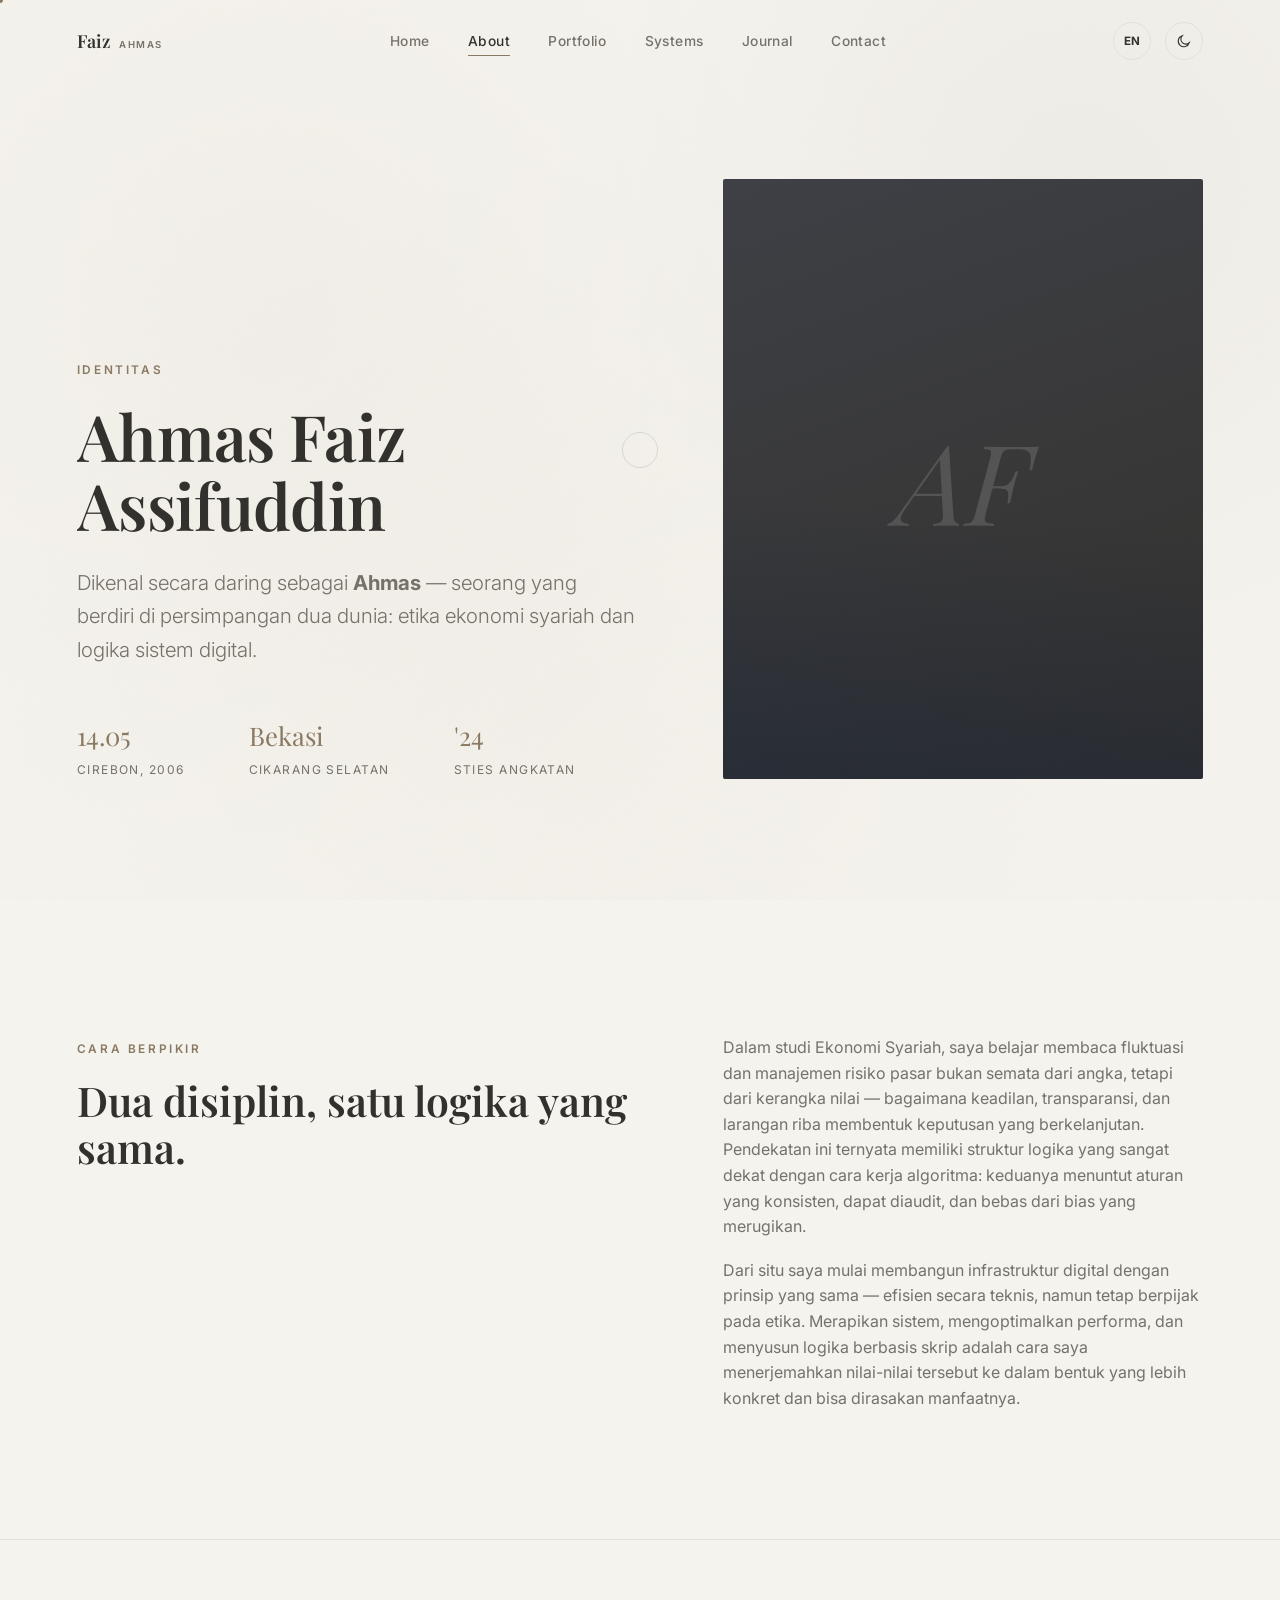
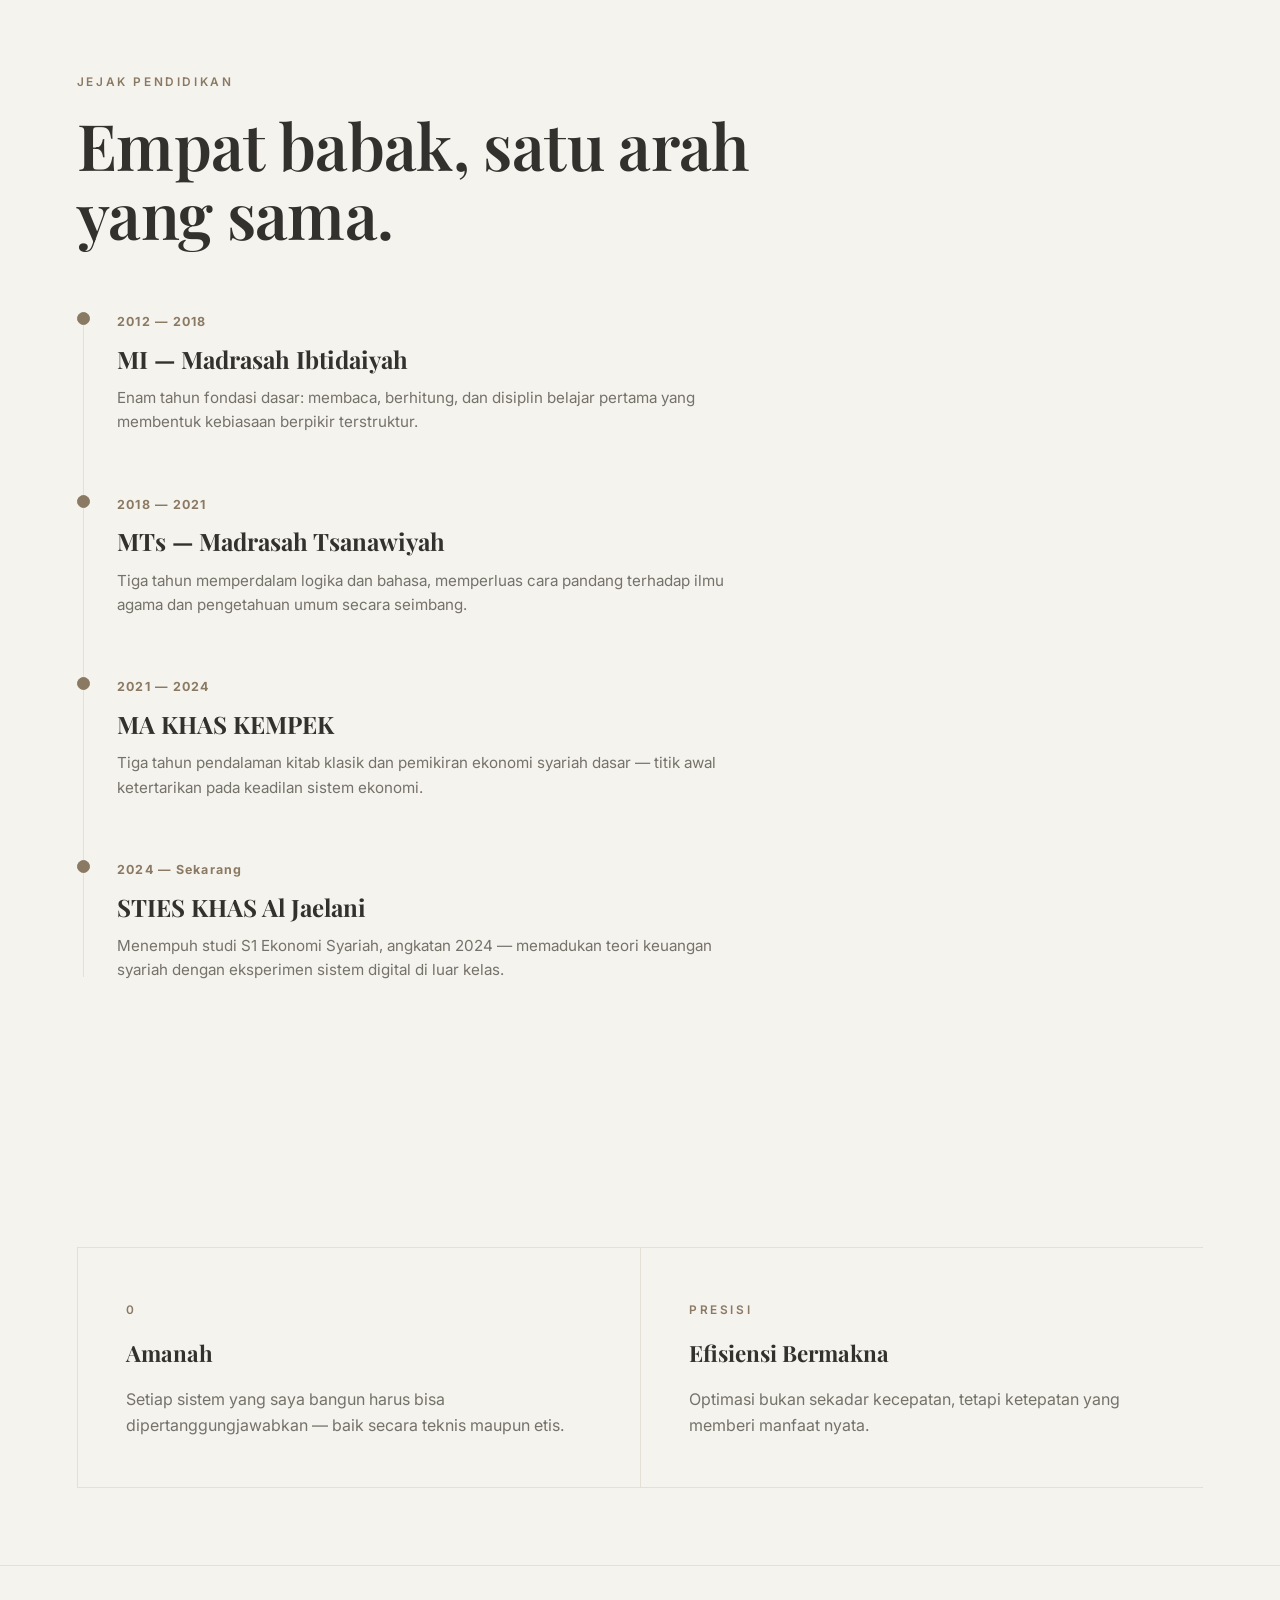
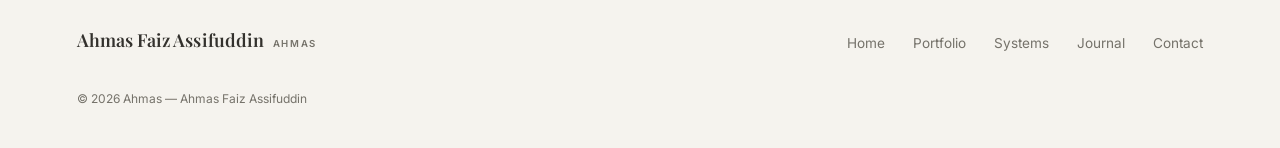
==== about.html @ 1222b2e8 "Add files via upload" ====
<!DOCTYPE html>
<html lang="id">
<head>
<meta charset="UTF-8">
<meta name="viewport" content="width=device-width, initial-scale=1.0">
<title>Faiz — Tentang Saya</title>
<meta name="description" content="Ahmas Faiz Assifuddin — Mahasiswa Ekonomi Syariah, STIES KHAS Al Jaelani.">
<link rel="preconnect" href="https://fonts.googleapis.com">
<link rel="preconnect" href="https://fonts.gstatic.com" crossorigin>
<link rel="preload" as="style" href="https://fonts.googleapis.com/css2?family=Playfair+Display:ital,wght@0,400;0,500;0,600;0,700;0,900;1,500&family=Inter:wght@300;400;500;600;700&display=swap" onload="this.onload=null;this.rel='stylesheet'">
<noscript><link rel="stylesheet" href="https://fonts.googleapis.com/css2?family=Playfair+Display:ital,wght@0,400;0,500;0,600;0,700;0,900;1,500&family=Inter:wght@300;400;500;600;700&display=swap"></noscript>
<link rel="canonical" href="https://maddazxd.my.id/about.html">
<meta property="og:type" content="website">
<meta property="og:title" content="Faiz — Tentang Saya">
<meta property="og:description" content="Ahmas Faiz Assifuddin — Mahasiswa Ekonomi Syariah, STIES KHAS Al Jaelani.">
<meta property="og:url" content="https://maddazxd.my.id/about.html">
<meta property="og:image" content="https://maddazxd.my.id/og-image.jpg">
<meta property="og:image:width" content="1200">
<meta property="og:image:height" content="630">
<meta property="og:locale" content="id_ID">
<meta name="twitter:card" content="summary_large_image">
<meta name="twitter:title" content="Faiz — Tentang Saya">
<meta name="twitter:description" content="Ahmas Faiz Assifuddin — Mahasiswa Ekonomi Syariah, STIES KHAS Al Jaelani.">
<meta name="twitter:image" content="https://maddazxd.my.id/og-image.jpg">
<link rel="icon" href="favicon.ico" sizes="any">
<link rel="icon" type="image/png" sizes="16x16" href="favicon-16.png">
<link rel="icon" type="image/png" sizes="32x32" href="favicon-32.png">
<link rel="apple-touch-icon" sizes="180x180" href="apple-touch-icon.png">
<link rel="stylesheet" href="style.css">
</head>
<body>

<div class="grain"></div>
<canvas id="bg-canvas"></canvas>

<nav class="site-nav">
  <a href="index.html" class="nav-brand">Faiz<span class="nav-brand-sub">Ahmas</span></a>
  <div class="nav-links">
    <a href="index.html">Home</a>
    <a href="about.html" class="is-active">About</a>
    <a href="portfolio.html">Portfolio</a>
    <a href="projects.html">Systems</a>
    <a href="gallery.html">Journal</a>
    <a href="contact.html">Contact</a>
  </div>
  <div class="nav-tools">
    <button type="button" class="icon-btn lang-toggle" aria-label="Switch language"><span class="lang-btn">EN</span></button>
    <button type="button" class="icon-btn theme-toggle" aria-label="Toggle theme">
      <svg class="icon-moon" viewBox="0 0 24 24" stroke-width="1.6"><path d="M20 14.5A8.5 8.5 0 1 1 9.5 4a7 7 0 0 0 10.5 10.5Z"/></svg>
      <svg class="icon-sun" viewBox="0 0 24 24" stroke-width="1.6" style="display:none"><circle cx="12" cy="12" r="4"/><path d="M12 2v2M12 20v2M4.9 4.9l1.4 1.4M17.7 17.7l1.4 1.4M2 12h2M20 12h2M4.9 19.1l1.4-1.4M17.7 6.3l1.4-1.4"/></svg>
    </button>
    <button type="button" class="nav-burger icon-btn" aria-label="Open menu">
      <svg viewBox="0 0 24 24" stroke-width="1.6"><path d="M3 6h18M3 12h18M3 18h18"/></svg>
    </button>
  </div>
</nav>

<div class="mobile-nav">
  <a href="index.html">Home</a>
  <a href="about.html">About</a>
  <a href="portfolio.html">Portfolio</a>
  <a href="projects.html">Systems</a>
  <a href="gallery.html">Journal</a>
  <a href="contact.html">Contact</a>
</div>

<!-- ===================== HEADER ===================== -->
<header class="section wrap" style="padding-top: clamp(120px,14vw,180px);">
  <div class="about-hero">
    <div>
      <span class="t-eyebrow reveal">
        <span data-lang="id" class="is-active">Identitas</span><span data-lang="en">Identity</span>
      </span>
      <h1 class="t-h1 mask" style="margin-top:20px;"><span>Ahmas Faiz Assifuddin</span></h1>
      <p class="t-lead reveal" style="margin-top:26px; max-width:560px;">
        <span data-lang="id" class="is-active">Dikenal secara daring sebagai <strong>Ahmas</strong> — seorang yang berdiri di persimpangan dua dunia: etika ekonomi syariah dan logika sistem digital.</span>
        <span data-lang="en">Known online as <strong>Ahmas</strong> — someone standing at the intersection of two worlds: Sharia economic ethics and digital systems logic.</span>
      </p>
      <div class="hero-meta reveal" style="margin-top:48px;">
        <div><span class="n">14.05</span><span class="l">Cirebon, 2006</span></div>
        <div><span class="n">Bekasi</span><span class="l">Cikarang Selatan</span></div>
        <div><span class="n">'24</span><span class="l">STIES Angkatan</span></div>
      </div>
    </div>
    <div class="about-portrait reveal">
      <img src="https://i.imgur.com/n0fab0q.jpeg" alt="Ahmas Faiz Assifuddin" loading="lazy"
           onerror="this.style.display='none'; this.nextElementSibling.style.display='flex';">
      <span class="initials" style="display:none;">AF</span>
    </div>
  </div>
</header>

<!-- ===================== NARRATIVE ===================== -->
<section class="section wrap">
  <div class="about-hero" style="align-items:start;">
    <div>
      <span class="t-eyebrow reveal">
        <span data-lang="id" class="is-active">Cara Berpikir</span><span data-lang="en">A Way of Thinking</span>
      </span>
      <h2 class="t-h2 reveal" style="margin-top:16px;">
        <span data-lang="id" class="is-active">Dua disiplin, satu logika yang sama.</span>
        <span data-lang="en">Two disciplines, one shared logic.</span>
      </h2>
    </div>
    <div class="reveal">
      <p class="t-body">
        <span data-lang="id" class="is-active">Dalam studi Ekonomi Syariah, saya belajar membaca fluktuasi dan manajemen risiko pasar bukan semata dari angka, tetapi dari kerangka nilai — bagaimana keadilan, transparansi, dan larangan riba membentuk keputusan yang berkelanjutan. Pendekatan ini ternyata memiliki struktur logika yang sangat dekat dengan cara kerja algoritma: keduanya menuntut aturan yang konsisten, dapat diaudit, dan bebas dari bias yang merugikan.</span>
        <span data-lang="en">In studying Sharia Economics, I learned to read market fluctuation and risk management not from numbers alone, but from a framework of values — how fairness, transparency, and the prohibition of usury shape sustainable decisions. That approach turns out to share a structure very close to how algorithms work: both demand consistent, auditable rules, free from harmful bias.</span>
      </p>
      <p class="t-body" style="margin-top:18px;">
        <span data-lang="id" class="is-active">Dari situ saya mulai membangun infrastruktur digital dengan prinsip yang sama — efisien secara teknis, namun tetap berpijak pada etika. Merapikan sistem, mengoptimalkan performa, dan menyusun logika berbasis skrip adalah cara saya menerjemahkan nilai-nilai tersebut ke dalam bentuk yang lebih konkret dan bisa dirasakan manfaatnya.</span>
        <span data-lang="en">From there I began building digital infrastructure on the same principle — technically efficient, yet grounded in ethics. Tidying systems, optimizing performance, and structuring script-based logic are how I translate those values into something concrete and useful.</span>
      </p>
    </div>
  </div>
</section>

<hr class="divider wrap" style="max-width:1360px; margin:0 auto;">

<!-- ===================== EDUCATION TIMELINE ===================== -->
<section class="section wrap">
  <span class="t-eyebrow reveal">
    <span data-lang="id" class="is-active">Jejak Pendidikan</span><span data-lang="en">Education Timeline</span>
  </span>
  <h2 class="t-h1 reveal" style="margin-top:16px; max-width:680px;">
    <span data-lang="id" class="is-active">Empat babak, satu arah yang sama.</span>
    <span data-lang="en">Four chapters, one direction.</span>
  </h2>

  <div class="timeline">
    <div class="tl-progress"></div>

    <div class="tl-item reveal">
      <span class="tl-dot"></span>
      <span class="tl-year">2012 — 2018</span>
      <h3 class="tl-title">MI — Madrasah Ibtidaiyah</h3>
      <p class="tl-desc">
        <span data-lang="id" class="is-active">Enam tahun fondasi dasar: membaca, berhitung, dan disiplin belajar pertama yang membentuk kebiasaan berpikir terstruktur.</span>
        <span data-lang="en">Six foundational years: reading, arithmetic, and the first learning discipline that shaped structured thinking.</span>
      </p>
    </div>

    <div class="tl-item reveal">
      <span class="tl-dot"></span>
      <span class="tl-year">2018 — 2021</span>
      <h3 class="tl-title">MTs — Madrasah Tsanawiyah</h3>
      <p class="tl-desc">
        <span data-lang="id" class="is-active">Tiga tahun memperdalam logika dan bahasa, memperluas cara pandang terhadap ilmu agama dan pengetahuan umum secara seimbang.</span>
        <span data-lang="en">Three years deepening logic and language, broadening the view of both religious and general knowledge in balance.</span>
      </p>
    </div>

    <div class="tl-item reveal">
      <span class="tl-dot"></span>
      <span class="tl-year">2021 — 2024</span>
      <h3 class="tl-title">MA KHAS KEMPEK</h3>
      <p class="tl-desc">
        <span data-lang="id" class="is-active">Tiga tahun pendalaman kitab klasik dan pemikiran ekonomi syariah dasar — titik awal ketertarikan pada keadilan sistem ekonomi.</span>
        <span data-lang="en">Three years of classical text study and foundational Sharia-economics thinking — the starting point of an interest in economic fairness.</span>
      </p>
    </div>

    <div class="tl-item reveal">
      <span class="tl-dot"></span>
      <span class="tl-year">2024 — <span data-lang="id" class="is-active">Sekarang</span><span data-lang="en">Present</span></span>
      <h3 class="tl-title">STIES KHAS Al Jaelani</h3>
      <p class="tl-desc">
        <span data-lang="id" class="is-active">Menempuh studi S1 Ekonomi Syariah, angkatan 2024 — memadukan teori keuangan syariah dengan eksperimen sistem digital di luar kelas.</span>
        <span data-lang="en">Pursuing a Bachelor's in Sharia Economics, class of 2024 — combining Islamic finance theory with digital systems experiments outside the classroom.</span>
      </p>
    </div>
  </div>
</section>

<!-- ===================== VALUES ===================== -->
<section class="section-tight wrap">
  <div class="duality-grid reveal">
    <div class="duality-col tilt">
      <div class="tilt-inner">
        <span class="t-eyebrow" data-count="3" data-suffix="">Nilai</span>
        <h3 style="margin-top:14px;">
          <span data-lang="id" class="is-active">Amanah</span><span data-lang="en">Trustworthiness</span>
        </h3>
        <p class="t-body">
          <span data-lang="id" class="is-active">Setiap sistem yang saya bangun harus bisa dipertanggungjawabkan — baik secara teknis maupun etis.</span>
          <span data-lang="en">Every system I build must be accountable — both technically and ethically.</span>
        </p>
      </div>
    </div>
    <div class="duality-col tilt">
      <div class="tilt-inner">
        <span class="t-eyebrow">Presisi</span>
        <h3 style="margin-top:14px;">
          <span data-lang="id" class="is-active">Efisiensi Bermakna</span><span data-lang="en">Purposeful Efficiency</span>
        </h3>
        <p class="t-body">
          <span data-lang="id" class="is-active">Optimasi bukan sekadar kecepatan, tetapi ketepatan yang memberi manfaat nyata.</span>
          <span data-lang="en">Optimization isn't just speed — it's precision that delivers real benefit.</span>
        </p>
      </div>
    </div>
  </div>
</section>

<footer class="site-footer">
  <div class="footer-row">
    <span class="nav-brand">Ahmas Faiz Assifuddin<span class="nav-brand-sub">Ahmas</span></span>
    <div class="footer-links">
      <a href="index.html">Home</a>
      <a href="portfolio.html">Portfolio</a>
      <a href="projects.html">Systems</a>
      <a href="gallery.html">Journal</a>
      <a href="contact.html">Contact</a>
    </div>
  </div>
  <div class="footer-fine"><span>© 2026 Ahmas — Ahmas Faiz Assifuddin</span></div>
</footer>

<script src="script.js"></script>
</body>
</html>
---- style.css ----
/* ==========================================================================
   AHMAD FAIZ ASSIFUDDIN (MADDAZXD) — PORTFOLIO
   Quiet executive palette. Playfair Display (display) + Inter (body/UI),
   loaded async from Google Fonts so a slow connection can't block render.
   ========================================================================== */

/* No external fonts are loaded at all — system font stacks only (see
   --f-display / --f-body below). This removes any network dependency that
   could stall page loads or navigation on a poor/unstable connection. */

:root{
  /* ---- palette -------------------------------------------------------- */
  --bg:            #F5F3EE;
  --bg-raised:     #FFFFFF;
  --ink:           #33312D;      /* soft charcoal */
  --ink-soft:      #75726A;      /* warm taupe grey */
  --line:          #E4E0D6;
  --gold:          #8B7A63;      /* muted clay / bronze */
  --gold-soft:     #A79879;
  --navy:          #3E4046;      /* soft graphite slate */
  --navy-soft:     #63666D;

  --bg-rgb: 245,243,238;
  --ink-rgb: 51,49,45;
  --gold-rgb: 139,122,99;
  --navy-rgb: 62,64,70;

  /* ---- type ------------------------------------------------------------ */
  /* Loaded async from Google Fonts (non-blocking preload — see <head> of
     each page), so a slow/broken connection never stalls page rendering
     or navigation. Falls back to local system fonts until they arrive. */
  --f-display: 'Playfair Display', Georgia, 'Noto Serif', serif;
  --f-body: 'Inter', -apple-system, BlinkMacSystemFont, 'Segoe UI', Roboto, sans-serif;

  /* ---- rhythm ------------------------------------------------------------ */
  --edge: clamp(24px, 6vw, 96px);
  --radius: 2px;
  --ease: cubic-bezier(.16,.84,.24,1);
  --ease-soft: cubic-bezier(.22,.61,.36,1);

  color-scheme: light;
}

html.dark{
  --bg:            #14151A;
  --bg-raised:     #1B1C22;
  --ink:           #EDEAE2;
  --ink-soft:      #A3A099;
  --line:          #2B2C33;
  --gold:          #B7A483;
  --gold-soft:     #CBBCA0;
  --navy:          #C9CDD6;
  --navy-soft:     #9A9EA8;
  --bg-rgb: 20,21,26;
  --ink-rgb: 237,234,226;
  color-scheme: dark;
}

/* ---- reset ---------------------------------------------------------------- */
*,*::before,*::after{ box-sizing: border-box; }
html{ scroll-behavior: auto; }
body{
  margin:0;
  background: var(--bg);
  color: var(--ink);
  font-family: var(--f-body);
  font-weight: 400;
  line-height: 1.6;
  overflow-x: hidden;
  transition: background .6s var(--ease), color .6s var(--ease);
  -webkit-font-smoothing: antialiased;
}
img{ max-width:100%; display:block; }
a{ color: inherit; text-decoration:none; }
ul,ol{ margin:0; padding:0; list-style:none; }
button{ font-family: inherit; background:none; border:none; color:inherit; cursor:pointer; }
input,textarea{ font-family: inherit; }
h1,h2,h3,h4,p{ margin:0; }
svg{ display:block; }

::selection{ background: var(--gold); color: var(--bg-raised); }

:focus-visible{
  outline: 2px solid var(--gold);
  outline-offset: 4px;
}

@media (prefers-reduced-motion: reduce){
  *{ animation-duration: 0.001ms !important; animation-iteration-count: 1 !important; transition-duration: 0.001ms !important; scroll-behavior: auto !important; }
}

/* ---- fluid type scale ------------------------------------------------------ */
.t-hero{ font-family: var(--f-display); font-weight: 600; font-size: clamp(2.6rem, 7vw, 6.2rem); line-height: 1.04; letter-spacing: -0.01em; }
.t-h1{ font-family: var(--f-display); font-weight: 600; font-size: clamp(2.2rem, 5vw, 4.2rem); line-height: 1.08; letter-spacing: -0.01em; }
.t-h2{ font-family: var(--f-display); font-weight: 600; font-size: clamp(1.7rem, 3.2vw, 2.6rem); line-height: 1.15; }
.t-h3{ font-family: var(--f-display); font-weight: 600; font-size: clamp(1.25rem, 2vw, 1.6rem); line-height: 1.25; }
.t-lead{ font-size: clamp(1.05rem, 1.6vw, 1.35rem); color: var(--ink-soft); font-weight: 300; line-height: 1.65; }
.t-eyebrow{ font-family: var(--f-body); font-size: .74rem; font-weight: 600; letter-spacing: .22em; text-transform: uppercase; color: var(--gold); }
.t-body{ font-size: 1rem; color: var(--ink-soft); }
.t-mono{ font-family: var(--f-body); font-variant-numeric: tabular-nums; letter-spacing: .04em; }

/* ---- layout ---------------------------------------------------------------- */
.wrap{ max-width: 1360px; margin: 0 auto; padding-left: var(--edge); padding-right: var(--edge); }
.section{ position: relative; padding-top: clamp(72px, 10vw, 160px); padding-bottom: clamp(72px, 10vw, 160px); }
.section-tight{ position: relative; z-index: 1; background: var(--bg); padding-top: clamp(40px,6vw,80px); padding-bottom: clamp(40px,6vw,80px); }
.divider{ height:1px; width:100%; background: var(--line); border:none; margin: 0; }
.grain{ position:fixed; inset:0; pointer-events:none; z-index: 2; opacity:.035; mix-blend-mode: multiply; background-image:url("data:image/svg+xml,%3Csvg xmlns='http://www.w3.org/2000/svg' width='120' height='120'%3E%3Cfilter id='n'%3E%3CfeTurbulence type='fractalNoise' baseFrequency='0.9' numOctaves='2' stitchTiles='stitch'/%3E%3C/filter%3E%3Crect width='100%25' height='100%25' filter='url(%23n)'/%3E%3C/svg%3E"); }
html.dark .grain{ opacity:.05; mix-blend-mode: overlay; }

/* ==========================================================================
   BACKGROUND CANVAS (slow fluid gradient)
   ========================================================================== */
#bg-canvas{ position: fixed; inset:0; width:100%; height:100%; z-index:0; opacity:.55; pointer-events:none; }
html.dark #bg-canvas{ opacity:.75; }

/* ==========================================================================
   CURSOR
   ========================================================================== */
.cursor-dot, .cursor-ring{
  position: fixed; top:0; left:0; pointer-events:none; z-index: 9999;
  border-radius:50%;
  transform: translate(-50%,-50%);
  will-change: transform, width, height, opacity;
}
.cursor-dot{ width:6px; height:6px; background: var(--gold); }
.cursor-ring{
  width:36px; height:36px; border:1px solid rgba(var(--ink-rgb),.55);
  transition: width .28s var(--ease-soft), height .28s var(--ease-soft), border-color .28s var(--ease-soft), background .28s var(--ease-soft), opacity .28s;
  mix-blend-mode: difference;
}
.cursor-ring.is-text{ width:84px; height:84px; background: var(--gold); border-color: transparent; }
.cursor-ring.is-link{ width:64px; height:64px; background: rgba(var(--ink-rgb), 1); border-color: transparent; }
@media (hover:none), (pointer:coarse){
  .cursor-dot, .cursor-ring{ display:none; }
}

/* ==========================================================================
   INITIAL PRELOADER — shown once, only on the entry page (index.html),
   while the site's fonts/canvas/assets settle in. Regular internal
   navigation is instant and never shows this.
   ========================================================================== */
.preloader{
  position: fixed; inset:0; z-index: 10000;
  background: var(--navy);
  display:flex; align-items:center; justify-content:center;
  transition: opacity .7s var(--ease), visibility .7s var(--ease);
}
.preloader.is-hidden{ opacity:0; visibility:hidden; pointer-events:none; }
.preloader-inner{ display:flex; flex-direction:column; align-items:center; gap:8px; }
.preloader-logo{
  font-family: var(--f-display); font-weight:600;
  font-size: clamp(1.3rem,2.6vw,1.8rem); color:#F2EFE7; letter-spacing:.005em;
}
.preloader-tag{ font-family: var(--f-body); font-size:.62rem; letter-spacing:.16em; text-transform:uppercase; color: var(--gold-soft); margin-bottom:14px; }
.preloader-bar{ width: clamp(160px,22vw,220px); height:1px; background: rgba(242,239,231,.16); overflow:hidden; }
.preloader-bar span{ display:block; height:100%; width:0%; background: var(--gold-soft); transition: width .15s linear; }
.preloader-pct{ font-family: var(--f-body); font-size:.72rem; letter-spacing:.14em; color:#9B988E; }

/* ==========================================================================
   NAVIGATION
   ========================================================================== */
.site-nav{
  position: fixed; top:0; left:0; right:0; z-index: 500;
  display:flex; align-items:center; justify-content:space-between;
  padding: 22px var(--edge);
  transition: background .5s var(--ease), border-color .5s var(--ease), padding .4s var(--ease);
  border-bottom: 1px solid transparent;
}
.site-nav.is-scrolled, .site-nav.force-glass{
  background: rgba(var(--bg-rgb), .82);
  backdrop-filter: blur(14px) saturate(140%);
  border-bottom-color: var(--line);
  padding-top: 14px; padding-bottom: 14px;
}
.nav-brand{ font-family: var(--f-display); font-weight:600; font-size: 1.12rem; letter-spacing: .003em; display:inline-flex; align-items:baseline; gap:9px; flex-wrap:wrap; }
.nav-brand-sub{
  font-family: var(--f-body); font-weight:600; font-size:.6rem; letter-spacing:.16em;
  text-transform: uppercase; color: var(--ink-soft); white-space:nowrap;
}
.nav-links{ display:flex; gap: clamp(18px,3vw,42px); align-items:center; }
.nav-links a{
  position: relative; font-size:.86rem; font-weight:500; letter-spacing:.03em;
  padding: 4px 0; color: var(--ink-soft);
}
.nav-links a::after{
  content:''; position:absolute; left:0; bottom:0; width:0; height:1px; background: var(--gold);
  transition: width .35s var(--ease);
}
.nav-links a:hover, .nav-links a.is-active{ color: var(--ink); }
.nav-links a:hover::after, .nav-links a.is-active::after{ width:100%; }
.nav-tools{ display:flex; align-items:center; gap:14px; }
.icon-btn{
  width:38px; height:38px; border-radius:50%; border:1px solid var(--line);
  display:flex; align-items:center; justify-content:center;
  transition: border-color .3s, background .3s, transform .3s var(--ease);
}
.icon-btn:hover{ border-color: var(--gold); transform: translateY(-2px); }
.icon-btn svg{ width:16px; height:16px; stroke: var(--ink); fill:none; }
.lang-btn{ font-size:.72rem; font-weight:700; letter-spacing:.05em; }
.nav-burger{ display:none; }

.mobile-nav{
  position: fixed; inset:0; z-index:400;
  background: rgba(12, 22, 41, .62);
  backdrop-filter: blur(22px) saturate(160%);
  -webkit-backdrop-filter: blur(22px) saturate(160%);
  display:flex; flex-direction:column; align-items:center; justify-content:center; gap:28px;
  transform: translateY(-100%); opacity:0;
  transition: transform .55s var(--ease), opacity .5s var(--ease);
}
.mobile-nav.is-open{ transform: translateY(0); opacity:1; }
.mobile-nav a{
  font-family: var(--f-display); font-size:2rem; color:#F2EFE7;
  opacity:0; transform: translateY(14px);
  transition: opacity .5s var(--ease), transform .5s var(--ease);
}
.mobile-nav.is-open a{ opacity:1; transform: translateY(0); }
.mobile-nav.is-open a:nth-child(1){ transition-delay: .08s; }
.mobile-nav.is-open a:nth-child(2){ transition-delay: .14s; }
.mobile-nav.is-open a:nth-child(3){ transition-delay: .20s; }
.mobile-nav.is-open a:nth-child(4){ transition-delay: .26s; }
.mobile-nav.is-open a:nth-child(5){ transition-delay: .32s; }
.mobile-nav.is-open a:nth-child(6){ transition-delay: .38s; }
.mobile-nav a:hover{ color: var(--gold-soft); }

/* Keep the top bar (brand + icon buttons) legible over the dark, blurred
   full-screen menu: switch it to light-on-glass while the menu is open. */
.site-nav.menu-open{
  background: rgba(12, 22, 41, .5);
  backdrop-filter: blur(18px) saturate(160%);
  -webkit-backdrop-filter: blur(18px) saturate(160%);
  border-bottom-color: transparent;
}
.site-nav.menu-open .nav-brand{ color:#F2EFE7; }
.site-nav.menu-open .nav-brand-sub{ color: rgba(242,239,231,.62); }
.site-nav.menu-open .icon-btn{ border-color: rgba(247,245,238,.35); }
.site-nav.menu-open .icon-btn:hover{ border-color: var(--gold-soft); }
.site-nav.menu-open .icon-btn svg{ stroke:#F7F5EE; }
.site-nav.menu-open .lang-btn{ color:#F2EFE7; }
.site-nav.menu-open .nav-burger{ position:relative; }
.site-nav.menu-open .nav-burger svg{ display:none; }
.site-nav.menu-open .nav-burger::before,
.site-nav.menu-open .nav-burger::after{
  content:''; position:absolute; left:10px; width:16px; height:1.4px; background:#F2EFE7;
  transition: transform .3s var(--ease);
}
.site-nav.menu-open .nav-burger::before{ transform: rotate(45deg); }
.site-nav.menu-open .nav-burger::after{ transform: rotate(-45deg); }

@media (max-width: 860px){
  .nav-links{ display:none; }
  .nav-burger{ display:flex; }
}

/* ==========================================================================
   BUTTONS
   ========================================================================== */
.btn{
  display:inline-flex; align-items:center; gap:10px;
  font-size:.86rem; font-weight:600; letter-spacing:.04em;
  padding: 15px 30px; border-radius: 999px; border:1px solid var(--ink);
  position: relative; overflow:hidden; z-index:1;
}
.btn-primary{ background: var(--ink); color: var(--bg); }
.btn-primary::before{
  content:''; position:absolute; inset:0; background: var(--gold); z-index:-1;
  transform: translateX(-101%); transition: transform .45s var(--ease);
}
.btn-primary:hover::before{ transform: translateX(0); }
.btn-primary:hover{ border-color: var(--gold); color: var(--navy); }
.btn-ghost{ border-color: var(--line); color: var(--ink); }
.btn-ghost:hover{ border-color: var(--gold); color: var(--gold); }
.btn svg{ width:14px; height:14px; transition: transform .35s var(--ease); }
.btn:hover svg{ transform: translate(3px,-3px); }

/* ==========================================================================
   REVEAL / MASK ANIMATIONS
   ========================================================================== */
.reveal{ opacity:0; transform: translateY(28px); transition: opacity .9s var(--ease), transform .9s var(--ease); }
.reveal.is-visible{ opacity:1; transform: translateY(0); }

.mask{ overflow:hidden; display:block; }
.mask > *{ display:block; transform: translateY(110%); transition: transform .95s var(--ease); }
.mask.is-visible > *{ transform: translateY(0); }

.stagger > *{ transition-delay: calc(var(--i, 0) * 90ms); }

/* ==========================================================================
   HERO (index)
   ========================================================================== */
.hero{ min-height: 100svh; display:flex; flex-direction:column; justify-content:center; position:relative; padding-top: 110px; padding-bottom: 80px; }
.hero-centered{ align-items:center; text-align:center; }
.hero-centered .hero-eyebrow{ justify-content:center; }
.hero-centered .hero-type{ margin-left:auto; margin-right:auto; }
.hero-centered .hero-meta{ justify-content:center; }
.hero-eyebrow{ display:flex; align-items:center; gap:12px; margin-bottom: 26px; }
.hero-eyebrow .dot{ width:7px; height:7px; border-radius:50%; background: var(--gold); animation: pulse 2.4s ease-in-out infinite; }
@keyframes pulse{ 0%,100%{ opacity:1; transform:scale(1);} 50%{ opacity:.4; transform:scale(1.3);} }
.hero-name{ position:relative; }
.hero-name .t-hero{ display:block; }
.hero-name .t-hero i{ font-style: italic; color: var(--gold); }
.hero-alias{ margin-top: 22px; font-size:.95rem; letter-spacing:.02em; color: var(--ink-soft); }
.hero-alias strong{ font-family: var(--f-display); font-style: italic; font-weight:600; color: var(--gold); margin-left:7px; }
.hero-type{
  margin-top: 30px; font-family: var(--f-body); font-weight:300;
  font-size: clamp(1.05rem, 2vw, 1.5rem); color: var(--ink-soft); max-width: 640px;
  min-height: 1.6em;
}
.hero-type .cursor-bar{ display:inline-block; width:2px; height:1em; background: var(--gold); margin-left:2px; vertical-align:-2px; animation: blink 1s steps(1) infinite; }
@keyframes blink{ 50%{ opacity:0; } }
.hero-meta{ margin-top: 64px; display:flex; gap: clamp(30px,5vw,80px); flex-wrap:wrap; }
.hero-meta div span{ display:block; }
.hero-meta .n{ font-family: var(--f-display); font-size: 1.6rem; color: var(--gold); }
.hero-meta .l{ font-size:.75rem; text-transform:uppercase; letter-spacing:.12em; color: var(--ink-soft); margin-top:4px; }
.hero-actions{ margin-top:56px; display:flex; gap:18px; flex-wrap:wrap; justify-content:center; }

/* ==========================================================================
   MARQUEE
   ========================================================================== */
.marquee{ position: relative; z-index: 1; background: var(--bg); overflow:hidden; border-top:1px solid var(--line); border-bottom:1px solid var(--line); padding: 22px 0; }
.marquee-track{ display:flex; gap: 3rem; white-space:nowrap; width:max-content; animation: marquee 34s linear infinite; }
.marquee:hover .marquee-track{ animation-play-state: paused; }
.marquee-track span{ font-family: var(--f-display); font-style:italic; font-size: clamp(1.2rem,3vw,2.1rem); color: var(--ink-soft); display:flex; align-items:center; gap: 3rem; }
.marquee-track span em{ font-style:normal; color: var(--gold); margin-right:3rem; }
@keyframes marquee{ from{ transform: translateX(0);} to{ transform: translateX(-50%);} }

/* ==========================================================================
   CARDS / TILT
   ========================================================================== */
.tilt{ transform-style: preserve-3d; transition: transform .25s var(--ease-soft); will-change: transform; }
.tilt-inner{ transform: translateZ(28px); }

.card{
  background: var(--bg-raised); border:1px solid var(--line); border-radius: var(--radius);
  padding: clamp(24px,3vw,40px); position:relative; overflow:hidden;
}

.bento-item[data-project]:focus-visible{ outline: 2px solid var(--gold); outline-offset: 3px; }

.project-modal{
  position: fixed; inset:0; z-index: 7200;
  background: rgba(12,15,20,.6);
  backdrop-filter: blur(10px) saturate(140%);
  -webkit-backdrop-filter: blur(10px) saturate(140%);
  display:flex; align-items:center; justify-content:center; padding: 24px;
  opacity:0; pointer-events:none; transition: opacity .35s var(--ease);
}
.project-modal.is-open{ opacity:1; pointer-events:auto; }
.project-modal-card{
  position: relative; width: min(640px, 100%); max-height: min(80vh, 720px);
  background: var(--bg-raised); border:1px solid var(--line); border-radius: var(--radius);
  transform: translateY(18px) scale(.98); transition: transform .4s var(--ease);
  display:flex; flex-direction:column; overflow:hidden;
}
.project-modal.is-open .project-modal-card{ transform: translateY(0) scale(1); }
.project-modal-close{
  position:absolute; top:18px; right:18px; z-index:2;
  width:36px; height:36px; border-radius:50%; border:1px solid var(--line);
  display:flex; align-items:center; justify-content:center; background: var(--bg-raised);
  font-size:.95rem; color: var(--ink-soft); transition: border-color .3s, color .3s, transform .3s var(--ease);
}
.project-modal-close:hover{ border-color: var(--gold); color: var(--gold); transform: rotate(90deg); }
.project-modal-body{
  padding: clamp(30px,5vw,52px); overflow-y: auto;
  scrollbar-width: thin; scrollbar-color: var(--gold) transparent;
}
.project-modal-body::-webkit-scrollbar{ width:6px; }
.project-modal-body::-webkit-scrollbar-thumb{ background: var(--gold-soft); border-radius:99px; }
.project-modal-body .b-tag{ font-size:.72rem; letter-spacing:.14em; text-transform:uppercase; color: var(--gold); }
.project-modal-body h3{ font-family: var(--f-display); font-size: clamp(1.4rem,3vw,1.9rem); margin-top:12px; }
.project-modal-body p{ margin-top:18px; color: var(--ink-soft); line-height:1.75; }
.project-modal-body .proj-tags{ margin-top:24px; }

/* ==========================================================================
   FOOTER
   ========================================================================== */
.site-footer{ position: relative; z-index: 1; background: var(--bg); padding: 60px var(--edge) 40px; border-top:1px solid var(--line); }
.footer-row{ display:flex; justify-content:space-between; align-items:flex-end; flex-wrap:wrap; gap:24px; }
.footer-links{ display:flex; gap: 28px; flex-wrap:wrap; }
.footer-links a{ font-size:.85rem; color: var(--ink-soft); }
.footer-links a:hover{ color: var(--gold); }
.footer-fine{ margin-top: 34px; display:flex; justify-content:space-between; flex-wrap:wrap; gap:10px; font-size:.75rem; color: var(--ink-soft); }

/* ==========================================================================
   TOAST
   ========================================================================== */
.toast-stack{ position: fixed; top: 20px; left:50%; transform: translateX(-50%); z-index: 8000; display:flex; flex-direction:column; gap:10px; align-items:center; }
.toast{
  background: var(--navy); color:#F3F1EA; padding: 14px 24px; border-radius: 999px;
  font-size:.85rem; font-weight:500; display:flex; align-items:center; gap:10px;
  box-shadow: 0 12px 34px rgba(0,0,0,.22);
  opacity:0; transform: translateY(-16px) scale(.94);
  animation: toastIn .5s var(--ease) forwards;
}
.toast.out{ animation: toastOut .4s var(--ease) forwards; }
.toast .dot{ width:6px; height:6px; border-radius:50%; background: var(--gold-soft); }
@keyframes toastIn{ to{ opacity:1; transform: translateY(0) scale(1);} }
@keyframes toastOut{ to{ opacity:0; transform: translateY(-10px) scale(.96);} }

/* ==========================================================================
   FORMS
   ========================================================================== */
.field{ position:relative; margin-bottom: 30px; }
.field input, .field textarea{
  width:100%; background:transparent; border:none; border-bottom:1px solid var(--line);
  padding: 12px 2px; font-size:1rem; color: var(--ink); resize:vertical;
}
.field input:focus, .field textarea:focus{ outline:none; }
.field label{
  position:absolute; left:2px; top:12px; color: var(--ink-soft); font-size:1rem;
  pointer-events:none; transition: transform .3s var(--ease), font-size .3s var(--ease), color .3s var(--ease);
  transform-origin: left top;
}
.field .bar{ position:absolute; left:0; bottom:0; height:1px; width:0; background: var(--gold); transition: width .4s var(--ease); }
.field.is-active .bar, .field.has-value .bar{ width:100%; }
.field.is-active label, .field.has-value label{ transform: translateY(-22px) scale(.78); color: var(--gold); }
.field .err{ font-size:.75rem; color:#A8503F; margin-top:6px; min-height: 1em; }

/* ==========================================================================
   TIMELINE (about.html)
   ========================================================================== */
.timeline{ position:relative; margin-top: 60px; padding-left: 40px; }
.timeline::before{ content:''; position:absolute; left:6px; top:6px; bottom:6px; width:1px; background: var(--line); }
.timeline .tl-progress{ position:absolute; left:6px; top:6px; width:1px; height:0; background: var(--gold); transition: height .3s linear; }
.tl-item{ position:relative; padding-bottom: 56px; }
.tl-item:last-child{ padding-bottom:0; }
.tl-dot{ position:absolute; left:-40px; top:4px; width:13px; height:13px; border-radius:50%; background: var(--bg); border:1px solid var(--ink-soft); transition: border-color .4s, background .4s; }
.tl-item.is-visible .tl-dot{ border-color: var(--gold); background: var(--gold); }
.tl-year{ font-family: var(--f-body); font-size:.78rem; letter-spacing:.1em; color: var(--gold); font-weight:700; }
.tl-title{ font-family: var(--f-display); font-size: clamp(1.15rem,2vw,1.5rem); margin-top:6px; }
.tl-desc{ margin-top:8px; max-width: 620px; color: var(--ink-soft); font-size:.95rem; }

/* ==========================================================================
   BENTO (portfolio.html)
   ========================================================================== */
.bento{ display:grid; grid-template-columns: repeat(6, 1fr); gap: 20px; margin-top: 56px; }
.bento-item{ grid-column: span 3; min-height: 340px; }
.bento-item.wide{ grid-column: span 4; }
.bento-item.narrow{ grid-column: span 2; }
.bento-item.tall{ min-height: 460px; }
@media (max-width: 900px){ .bento-item, .bento-item.wide, .bento-item.narrow{ grid-column: span 6; min-height: 300px; } }

.bento-item{
  position:relative; border-radius: var(--radius); overflow:hidden; border:1px solid var(--line);
  background: linear-gradient(155deg, var(--bg-raised), var(--bg));
  display:flex; flex-direction:column; justify-content:flex-end; padding: 28px;
}
.bento-item .b-tag{ font-size:.7rem; letter-spacing:.14em; text-transform:uppercase; color: var(--gold); margin-bottom:10px; }
.bento-item h3{ font-family: var(--f-display); font-size: clamp(1.2rem, 2vw, 1.7rem); }
.bento-item p{ margin-top:10px; color: var(--ink-soft); font-size:.9rem; max-width: 46ch; }
.bento-item .b-glyph{
  position:absolute; top:24px; right:28px; font-family: var(--f-display); font-style:italic;
  font-size:3.4rem; color: rgba(var(--gold-rgb), .16); pointer-events:none;
}
.bento-item::after{
  content:''; position:absolute; inset:0; background: radial-gradient(circle at var(--mx,50%) var(--my,50%), rgba(var(--gold-rgb),.10), transparent 55%);
  opacity:0; transition: opacity .4s;
}
.bento-item:hover::after{ opacity:1; }

/* ==========================================================================
   PROJECTS (projects.html)
   ========================================================================== */
.proj-list{ margin-top: 40px; }
.proj-row{
  display:grid; grid-template-columns: 56px 1fr; gap: 32px; padding: 44px 0; border-top:1px solid var(--line);
  align-items:start;
}
.proj-list .proj-row:last-child{ border-bottom:1px solid var(--line); }
.proj-num{ font-family: var(--f-display); font-style:italic; font-size:1.1rem; color: var(--gold); }
.proj-head{ display:flex; align-items:baseline; gap:18px; margin-bottom:14px; flex-wrap:wrap; }
.proj-tags{ display:flex; gap:8px; flex-wrap:wrap; margin-top:18px; }
.proj-tags span{ font-size:.72rem; letter-spacing:.05em; border:1px solid var(--line); border-radius:999px; padding: 5px 13px; color: var(--ink-soft); }
@media (max-width: 760px){ .proj-row{ grid-template-columns: 1fr; gap:14px; } }

/* ==========================================================================
   GALLERY (masonry + lightbox)
   ========================================================================== */
.masonry{ column-count: 3; column-gap: 20px; margin-top: 50px; }
.masonry figure{ break-inside: avoid; margin: 0 0 20px; border-radius: var(--radius); overflow:hidden; position:relative; cursor: pointer; background: var(--line); }
.masonry img{ width:100%; display:block; transition: transform .7s var(--ease); }
.masonry figure:hover img{ transform: scale(1.06); }
.masonry figcaption{
  position:absolute; left:0; right:0; bottom:0; padding: 16px;
  background: linear-gradient(to top, rgba(18,33,61,.82), transparent);
  color:#F3F1EA; font-size:.78rem; letter-spacing:.03em;
  opacity:0; transform: translateY(8px); transition: opacity .35s, transform .35s;
}
.masonry figure:hover figcaption{ opacity:1; transform: translateY(0); }
@media (max-width: 900px){ .masonry{ column-count:2; } }
@media (max-width: 560px){ .masonry{ column-count:1; } }

.lightbox{
  position: fixed; inset:0; z-index: 7000; background: rgba(15,18,24,.94);
  display:flex; align-items:center; justify-content:center; opacity:0; pointer-events:none;
  transition: opacity .4s var(--ease);
}
.lightbox.is-open{ opacity:1; pointer-events:auto; }
.lightbox img{ max-width: 84vw; max-height: 80vh; border-radius: var(--radius); transform: scale(.94); transition: transform .4s var(--ease); }
.lightbox.is-open img{ transform: scale(1); }
.lightbox-close{ position:absolute; top:28px; right:var(--edge); color:#F3F1EA; font-size:.8rem; letter-spacing:.1em; }
.lightbox-cap{ position:absolute; bottom: 34px; left:0; right:0; text-align:center; color:#B7B4AC; font-size:.82rem; }

/* ==========================================================================
   CONTACT
   ========================================================================== */
.contact-split{ display:grid; grid-template-columns: 1fr 1fr; min-height: 100svh; }
.contact-left{ background: var(--navy); color:#F3F1EA; display:flex; flex-direction:column; justify-content:space-between; padding: clamp(90px,8vw,120px) var(--edge) 60px; position:relative; overflow:hidden; }
.contact-left .t-h1{ color:#F2EFE7; }
.contact-left .t-lead{ color:#B7BED4; }
.contact-right{ display:flex; align-items:center; padding: clamp(90px,8vw,120px) var(--edge) 60px; }
.contact-right form{ width:100%; max-width: 520px; }
.time-widget{ display:flex; align-items:baseline; gap:14px; }
.social-links{ display:flex; gap:12px; margin-top:32px; }
.social-links a{
  width:40px; height:40px; border-radius:50%; border:1px solid rgba(242,239,231,.22);
  display:flex; align-items:center; justify-content:center;
  transition: border-color .3s, transform .3s var(--ease), background .3s var(--ease);
}
.social-links a:hover{ border-color: var(--gold-soft); background: rgba(242,239,231,.06); transform: translateY(-3px); }
.social-links svg{ width:16px; height:16px; stroke:#F2EFE7; fill:none; }
.time-widget .clock{ font-family: var(--f-display); font-size: clamp(2rem,4vw,3rem); color: var(--gold-soft); }
.time-widget .tz{ font-size:.78rem; letter-spacing:.08em; color:#9B988E; text-transform:uppercase; }
@media (max-width: 900px){ .contact-split{ grid-template-columns: 1fr; } }

/* ==========================================================================
   ABOUT
   ========================================================================== */
.about-hero{ display:grid; grid-template-columns: 1.1fr .9fr; gap: 60px; align-items:end; }
.about-portrait{ aspect-ratio: 4/5; border-radius: var(--radius); background: linear-gradient(160deg, var(--navy), var(--ink)); position:relative; overflow:hidden; }
.about-portrait img{ position:absolute; inset:0; width:100%; height:100%; object-fit:cover; object-position: center top; }
.about-portrait::after{
  content:''; position:absolute; inset:0; pointer-events:none;
  background: linear-gradient(185deg, rgba(18,33,61,0) 55%, rgba(18,33,61,.38) 100%);
}
.about-portrait .initials{ position:absolute; inset:0; display:flex; align-items:center; justify-content:center; font-family: var(--f-display); font-style:italic; font-size: clamp(4rem,9vw,7rem); color: rgba(255,255,255,.14); }
.duality-grid{ display:grid; grid-template-columns: 1fr 1fr; gap: 1px; background: var(--line); margin-top: 60px; border:1px solid var(--line); }
.duality-col{ background: var(--bg); padding: clamp(28px,4vw,48px); }
.duality-col h3{ font-family: var(--f-display); font-size: 1.4rem; margin-bottom: 16px; }
@media (max-width: 800px){ .about-hero, .duality-grid{ grid-template-columns: 1fr; } }

/* ---- language visibility ---- */
[data-lang]{ display: none; }
[data-lang].is-active{ display: revert; }
span[data-lang].is-active{ display:inline; }
label[data-lang].is-active{ display:block; }

/* ---- misc utility ---- */
.mt-0{ margin-top:0 !important; }
.center{ text-align:center; }
.muted{ color: var(--ink-soft); }
.gold{ color: var(--gold); }
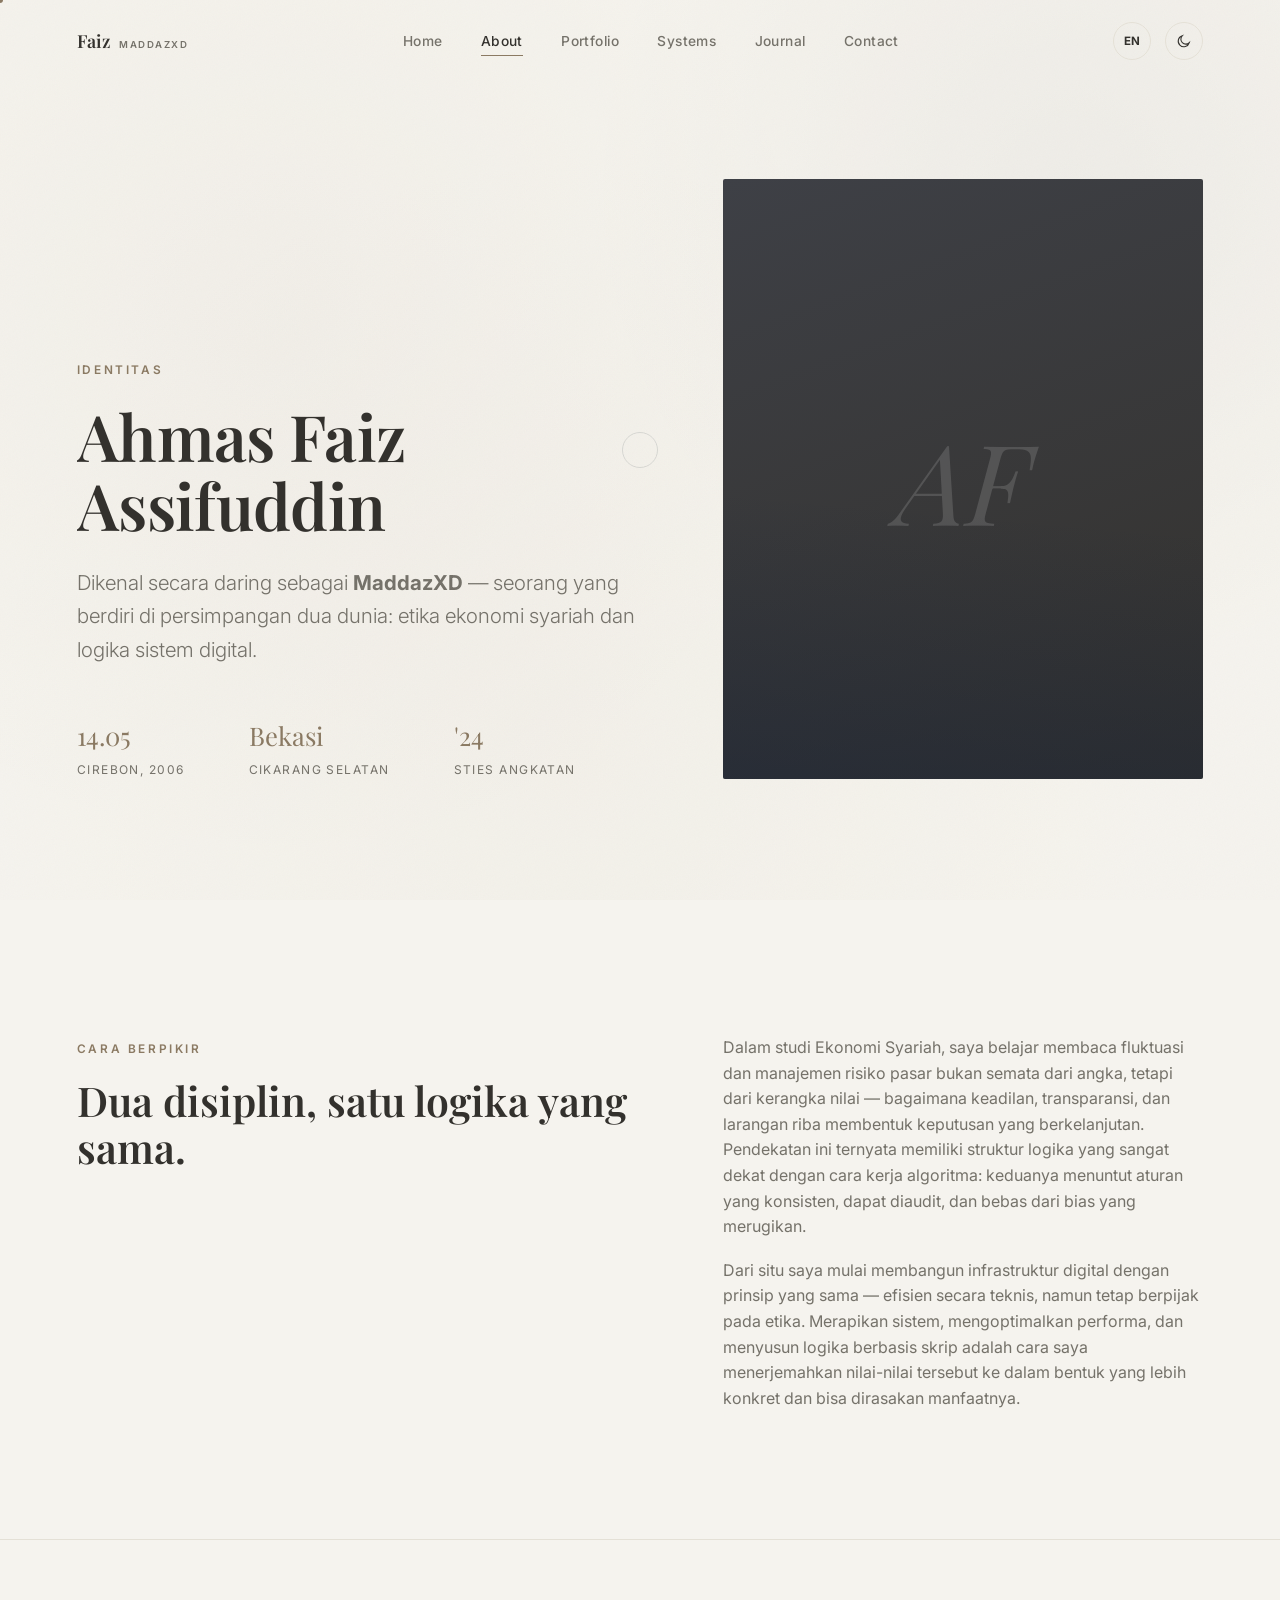
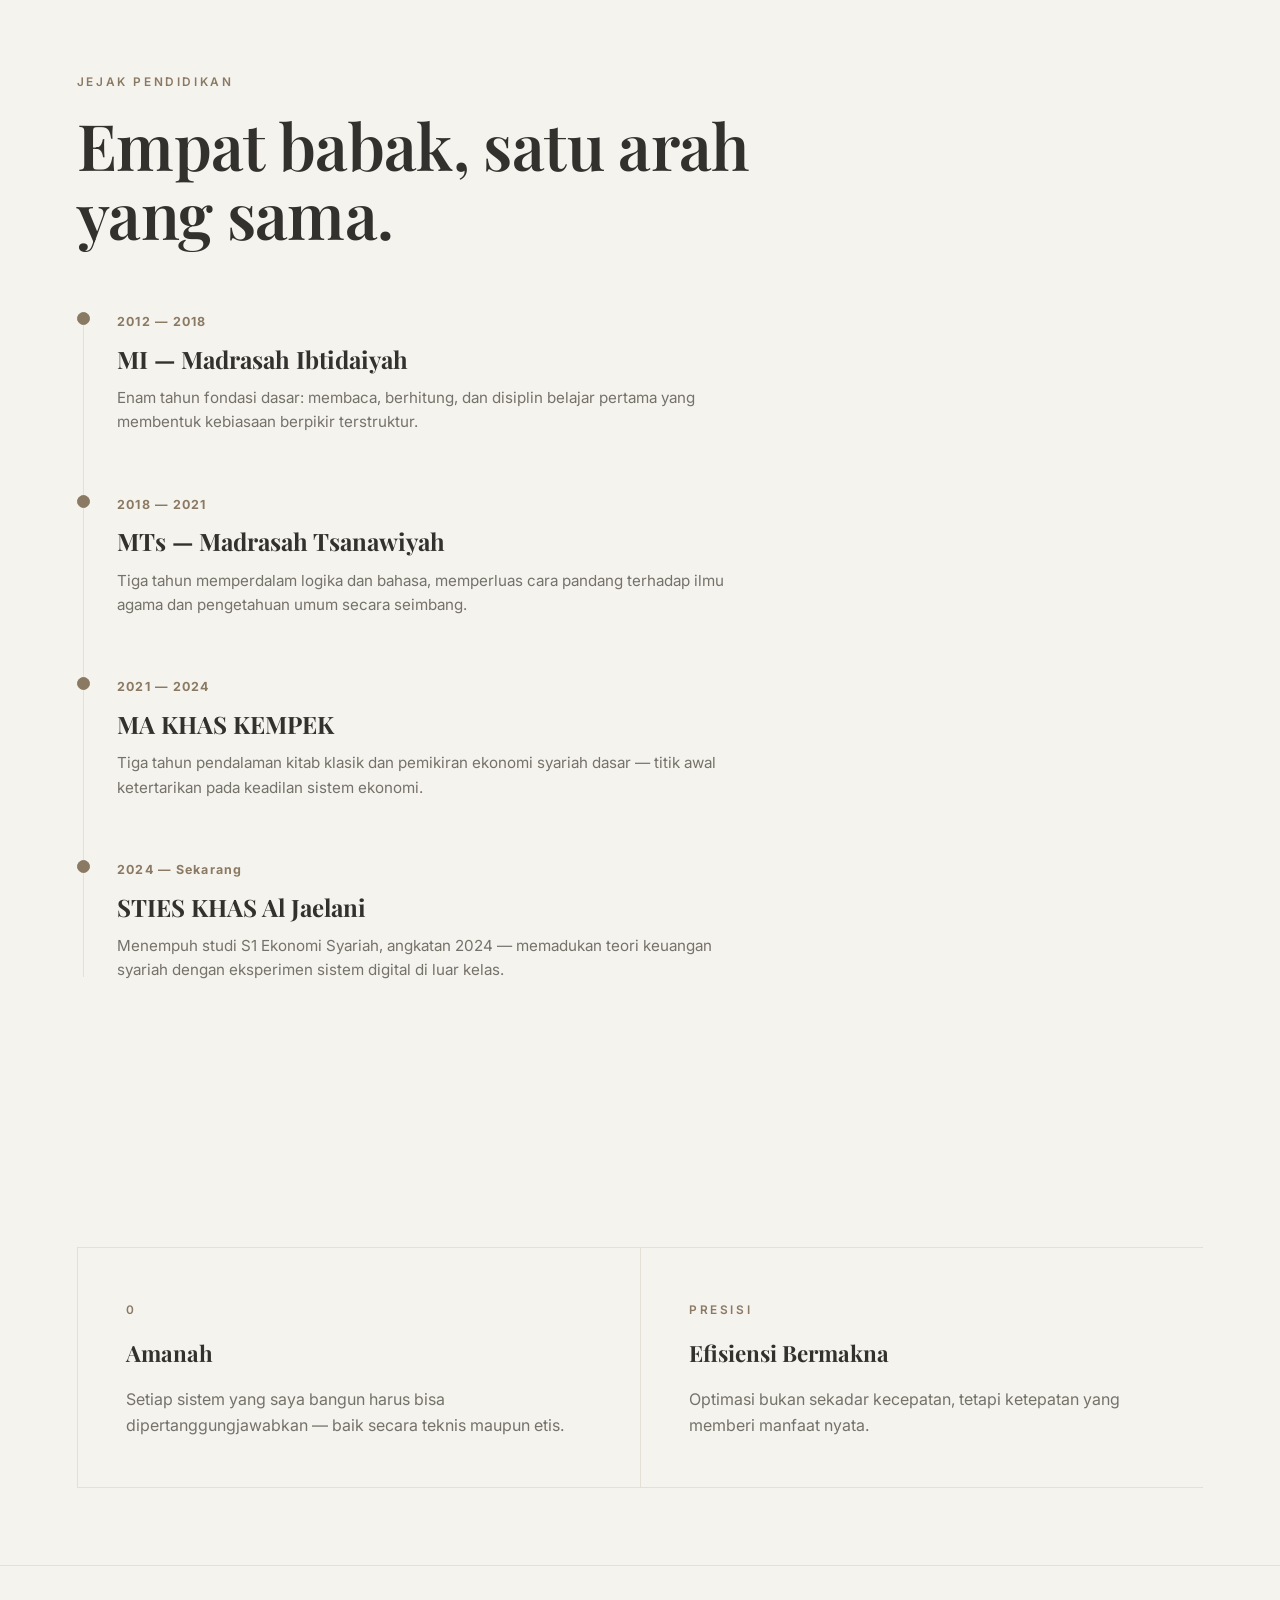
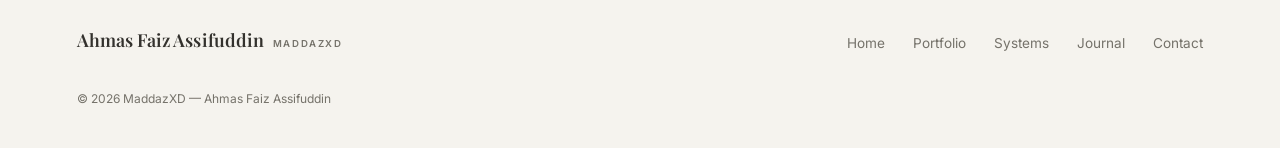
==== commit 173dde92: "Add files via upload" ====
--- a/about.html
+++ b/about.html
@@ -4,7 +4,7 @@
 <meta charset="UTF-8">
 <meta name="viewport" content="width=device-width, initial-scale=1.0">
 <title>Faiz — Tentang Saya</title>
-<meta name="description" content="Ahmas Faiz Assifuddin — Mahasiswa Ekonomi Syariah, STIES KHAS Al Jaelani.">
+<meta name="description" content="Ahmas Faiz Assifuddin (MaddazXD) — Mahasiswa Ekonomi Syariah, STIES KHAS Al Jaelani.">
 <link rel="preconnect" href="https://fonts.googleapis.com">
 <link rel="preconnect" href="https://fonts.gstatic.com" crossorigin>
 <link rel="preload" as="style" href="https://fonts.googleapis.com/css2?family=Playfair+Display:ital,wght@0,400;0,500;0,600;0,700;0,900;1,500&family=Inter:wght@300;400;500;600;700&display=swap" onload="this.onload=null;this.rel='stylesheet'">
@@ -12,7 +12,7 @@
 <link rel="canonical" href="https://maddazxd.my.id/about.html">
 <meta property="og:type" content="website">
 <meta property="og:title" content="Faiz — Tentang Saya">
-<meta property="og:description" content="Ahmas Faiz Assifuddin — Mahasiswa Ekonomi Syariah, STIES KHAS Al Jaelani.">
+<meta property="og:description" content="Ahmas Faiz Assifuddin (MaddazXD) — Mahasiswa Ekonomi Syariah, STIES KHAS Al Jaelani.">
 <meta property="og:url" content="https://maddazxd.my.id/about.html">
 <meta property="og:image" content="https://maddazxd.my.id/og-image.jpg">
 <meta property="og:image:width" content="1200">
@@ -20,7 +20,7 @@
 <meta property="og:locale" content="id_ID">
 <meta name="twitter:card" content="summary_large_image">
 <meta name="twitter:title" content="Faiz — Tentang Saya">
-<meta name="twitter:description" content="Ahmas Faiz Assifuddin — Mahasiswa Ekonomi Syariah, STIES KHAS Al Jaelani.">
+<meta name="twitter:description" content="Ahmas Faiz Assifuddin (MaddazXD) — Mahasiswa Ekonomi Syariah, STIES KHAS Al Jaelani.">
 <meta name="twitter:image" content="https://maddazxd.my.id/og-image.jpg">
 <link rel="icon" href="favicon.ico" sizes="any">
 <link rel="icon" type="image/png" sizes="16x16" href="favicon-16.png">
@@ -34,7 +34,7 @@
 <canvas id="bg-canvas"></canvas>
 
 <nav class="site-nav">
-  <a href="index.html" class="nav-brand">Faiz<span class="nav-brand-sub">Ahmas</span></a>
+  <a href="index.html" class="nav-brand">Faiz<span class="nav-brand-sub">MaddazXD</span></a>
   <div class="nav-links">
     <a href="index.html">Home</a>
     <a href="about.html" class="is-active">About</a>
@@ -73,8 +73,8 @@
       </span>
       <h1 class="t-h1 mask" style="margin-top:20px;"><span>Ahmas Faiz Assifuddin</span></h1>
       <p class="t-lead reveal" style="margin-top:26px; max-width:560px;">
-        <span data-lang="id" class="is-active">Dikenal secara daring sebagai <strong>Ahmas</strong> — seorang yang berdiri di persimpangan dua dunia: etika ekonomi syariah dan logika sistem digital.</span>
-        <span data-lang="en">Known online as <strong>Ahmas</strong> — someone standing at the intersection of two worlds: Sharia economic ethics and digital systems logic.</span>
+        <span data-lang="id" class="is-active">Dikenal secara daring sebagai <strong>MaddazXD</strong> — seorang yang berdiri di persimpangan dua dunia: etika ekonomi syariah dan logika sistem digital.</span>
+        <span data-lang="en">Known online as <strong>MaddazXD</strong> — someone standing at the intersection of two worlds: Sharia economic ethics and digital systems logic.</span>
       </p>
       <div class="hero-meta reveal" style="margin-top:48px;">
         <div><span class="n">14.05</span><span class="l">Cirebon, 2006</span></div>
@@ -83,7 +83,7 @@
       </div>
     </div>
     <div class="about-portrait reveal">
-      <img src="https://i.imgur.com/n0fab0q.jpeg" alt="Ahmas Faiz Assifuddin" loading="lazy"
+      <img src="https://i.imgur.com/n0fab0q.jpeg" alt="Ahmas Faiz Assifuddin — MaddazXD" loading="lazy"
            onerror="this.style.display='none'; this.nextElementSibling.style.display='flex';">
       <span class="initials" style="display:none;">AF</span>
     </div>
@@ -204,7 +204,7 @@
 
 <footer class="site-footer">
   <div class="footer-row">
-    <span class="nav-brand">Ahmas Faiz Assifuddin<span class="nav-brand-sub">Ahmas</span></span>
+    <span class="nav-brand">Ahmas Faiz Assifuddin<span class="nav-brand-sub">MaddazXD</span></span>
     <div class="footer-links">
       <a href="index.html">Home</a>
       <a href="portfolio.html">Portfolio</a>
@@ -213,7 +213,7 @@
       <a href="contact.html">Contact</a>
     </div>
   </div>
-  <div class="footer-fine"><span>© 2026 Ahmas — Ahmas Faiz Assifuddin</span></div>
+  <div class="footer-fine"><span>© 2026 MaddazXD — Ahmas Faiz Assifuddin</span></div>
 </footer>
 
 <script src="script.js"></script>
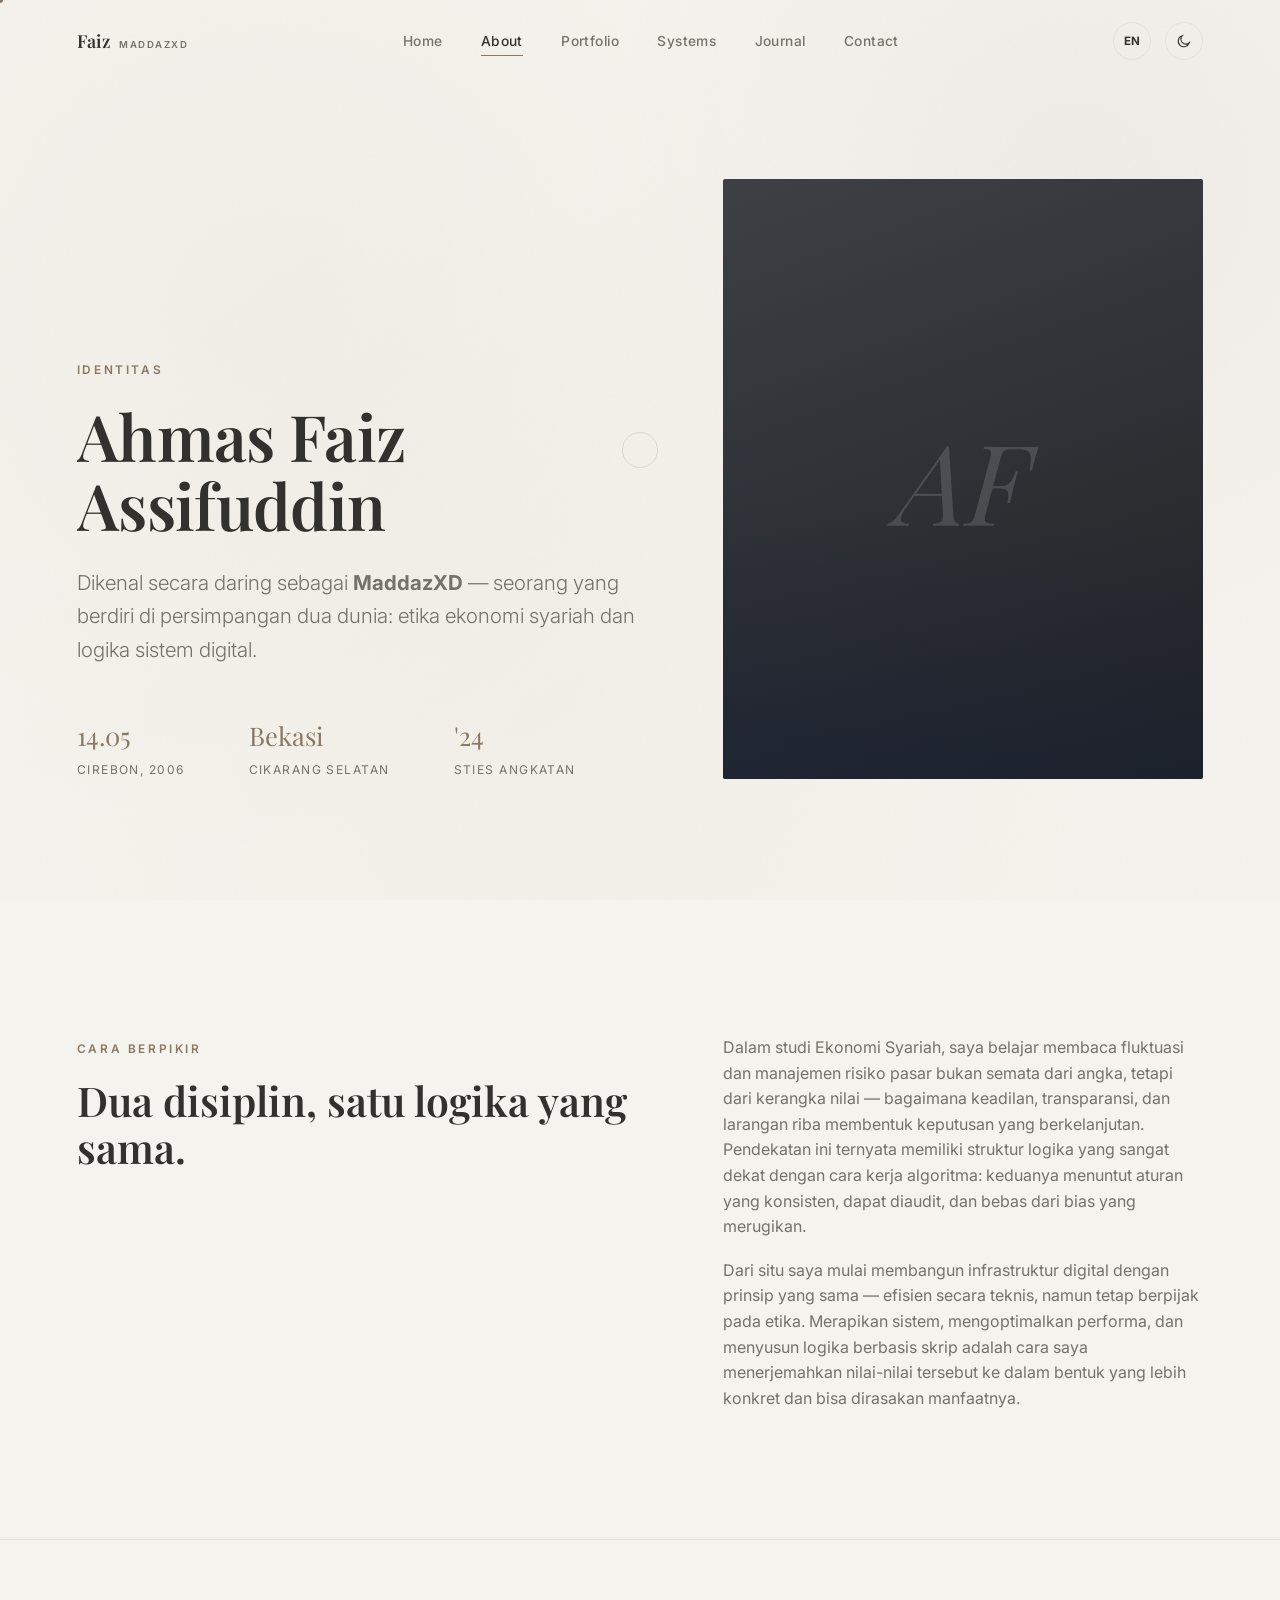
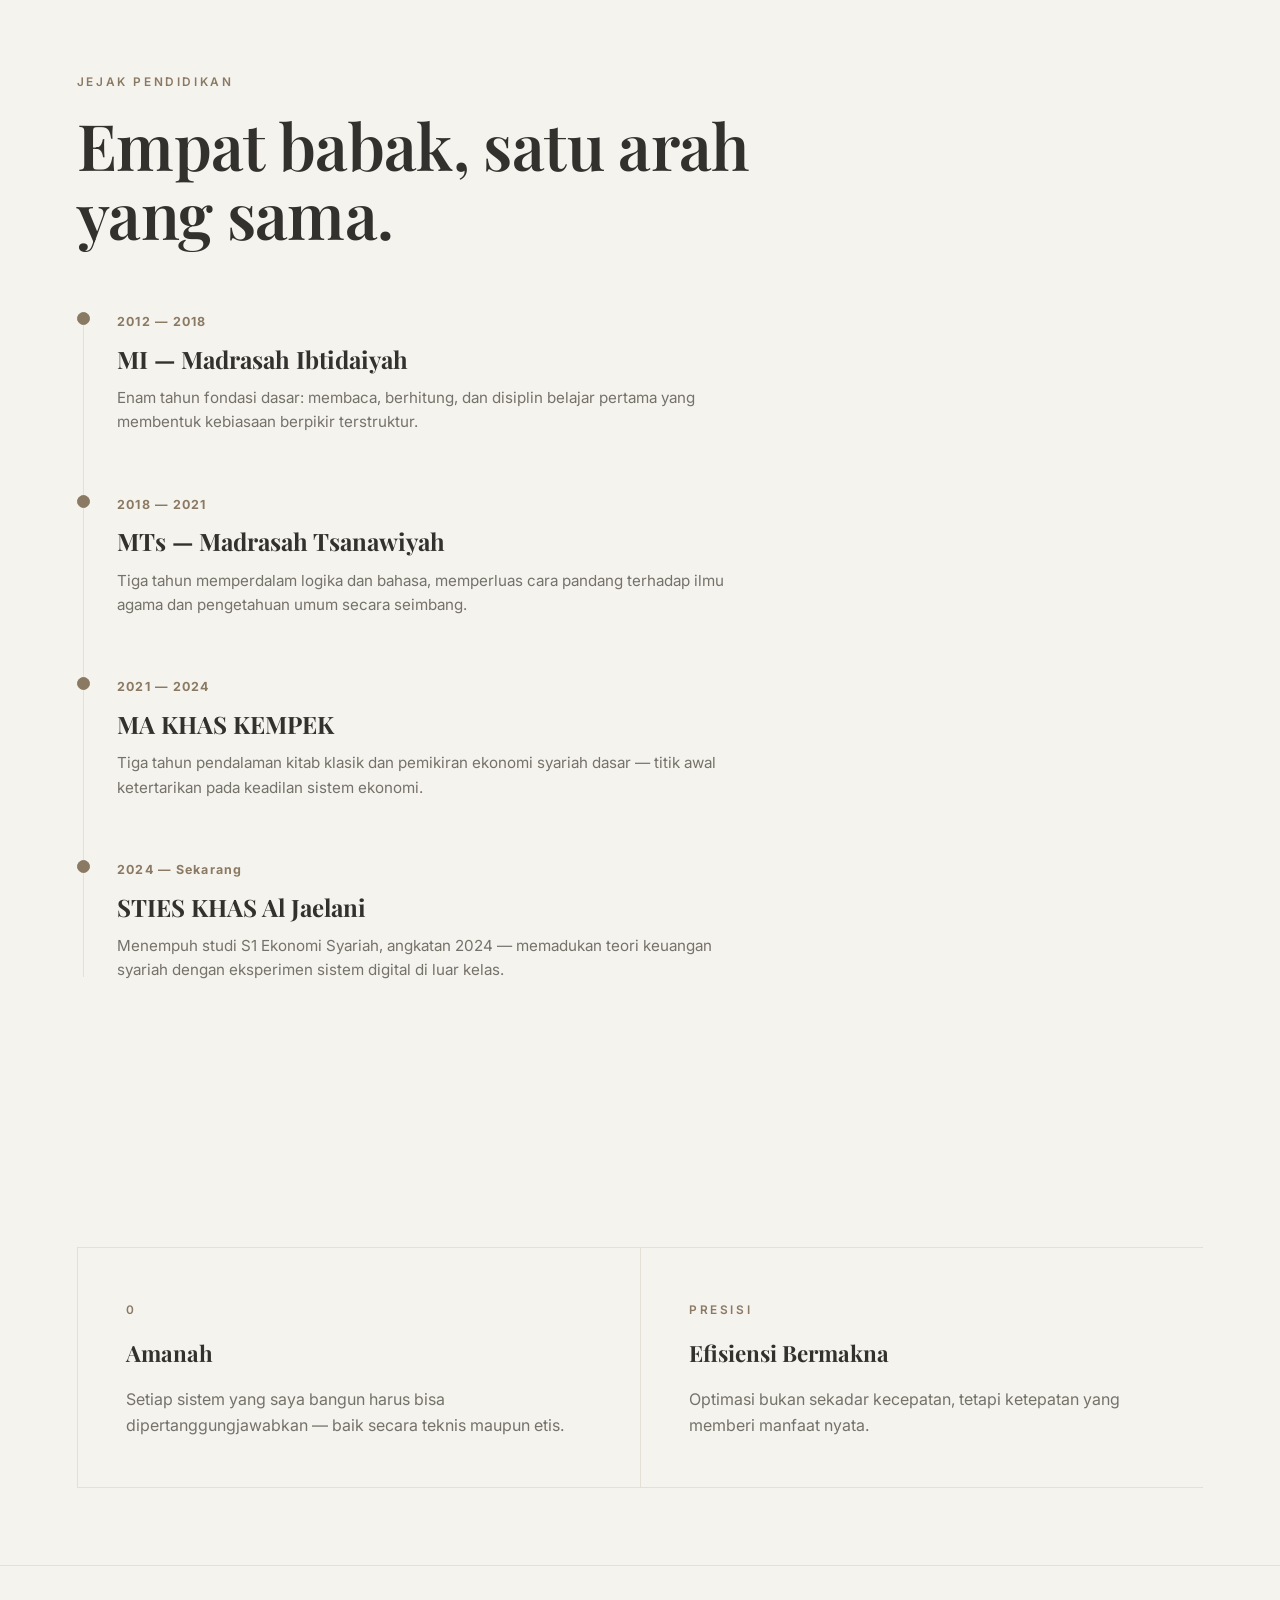
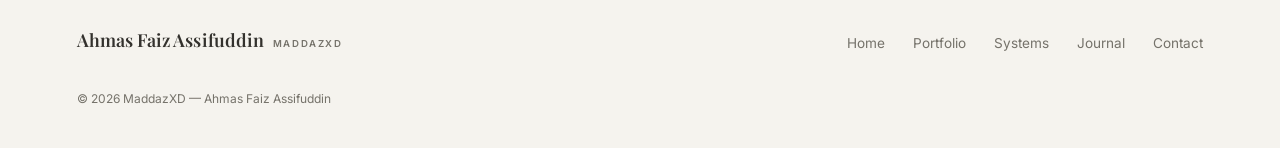
==== commit 45b57a04: "Add files via upload" ====
--- a/about.html
+++ b/about.html
@@ -26,6 +26,17 @@
 <link rel="icon" type="image/png" sizes="16x16" href="favicon-16.png">
 <link rel="icon" type="image/png" sizes="32x32" href="favicon-32.png">
 <link rel="apple-touch-icon" sizes="180x180" href="apple-touch-icon.png">
+<script type="application/ld+json">
+{
+  "@context": "https://schema.org",
+  "@type": "Person",
+  "name": "Ahmas Faiz Assifuddin",
+  "alternateName": ["Ahmas", "Faiz", "MaddazXD"],
+  "url": "https://maddazxd.my.id/",
+  "image": "https://maddazxd.my.id/og-image.jpg",
+  "affiliation": { "@type": "CollegeOrUniversity", "name": "STIES KHAS Al Jaelani" }
+}
+</script>
 <link rel="stylesheet" href="style.css">
 </head>
 <body>
--- a/style.css
+++ b/style.css
@@ -19,6 +19,7 @@
   --gold-soft:     #A79879;
   --navy:          #3E4046;      /* soft graphite slate */
   --navy-soft:     #63666D;
+  --navy-fixed:    #3E4046;      /* always-dark panel accent — does NOT invert in dark mode (used for preloader, toast, contact hero, portrait bg) */
 
   --bg-rgb: 245,243,238;
   --ink-rgb: 51,49,45;
@@ -141,7 +142,7 @@
    ========================================================================== */
 .preloader{
   position: fixed; inset:0; z-index: 10000;
-  background: var(--navy);
+  background: var(--navy-fixed);
   display:flex; align-items:center; justify-content:center;
   transition: opacity .7s var(--ease), visibility .7s var(--ease);
 }
@@ -386,7 +387,7 @@
    ========================================================================== */
 .toast-stack{ position: fixed; top: 20px; left:50%; transform: translateX(-50%); z-index: 8000; display:flex; flex-direction:column; gap:10px; align-items:center; }
 .toast{
-  background: var(--navy); color:#F3F1EA; padding: 14px 24px; border-radius: 999px;
+  background: var(--navy-fixed); color:#F3F1EA; padding: 14px 24px; border-radius: 999px;
   font-size:.85rem; font-weight:500; display:flex; align-items:center; gap:10px;
   box-shadow: 0 12px 34px rgba(0,0,0,.22);
   opacity:0; transform: translateY(-16px) scale(.94);
@@ -505,7 +506,7 @@
    CONTACT
    ========================================================================== */
 .contact-split{ display:grid; grid-template-columns: 1fr 1fr; min-height: 100svh; }
-.contact-left{ background: var(--navy); color:#F3F1EA; display:flex; flex-direction:column; justify-content:space-between; padding: clamp(90px,8vw,120px) var(--edge) 60px; position:relative; overflow:hidden; }
+.contact-left{ background: var(--navy-fixed); color:#F3F1EA; display:flex; flex-direction:column; justify-content:space-between; padding: clamp(90px,8vw,120px) var(--edge) 60px; position:relative; overflow:hidden; }
 .contact-left .t-h1{ color:#F2EFE7; }
 .contact-left .t-lead{ color:#B7BED4; }
 .contact-right{ display:flex; align-items:center; padding: clamp(90px,8vw,120px) var(--edge) 60px; }
@@ -527,7 +528,7 @@
    ABOUT
    ========================================================================== */
 .about-hero{ display:grid; grid-template-columns: 1.1fr .9fr; gap: 60px; align-items:end; }
-.about-portrait{ aspect-ratio: 4/5; border-radius: var(--radius); background: linear-gradient(160deg, var(--navy), var(--ink)); position:relative; overflow:hidden; }
+.about-portrait{ aspect-ratio: 4/5; border-radius: var(--radius); background: linear-gradient(160deg, var(--navy-fixed), #202124); position:relative; overflow:hidden; }
 .about-portrait img{ position:absolute; inset:0; width:100%; height:100%; object-fit:cover; object-position: center top; }
 .about-portrait::after{
   content:''; position:absolute; inset:0; pointer-events:none;
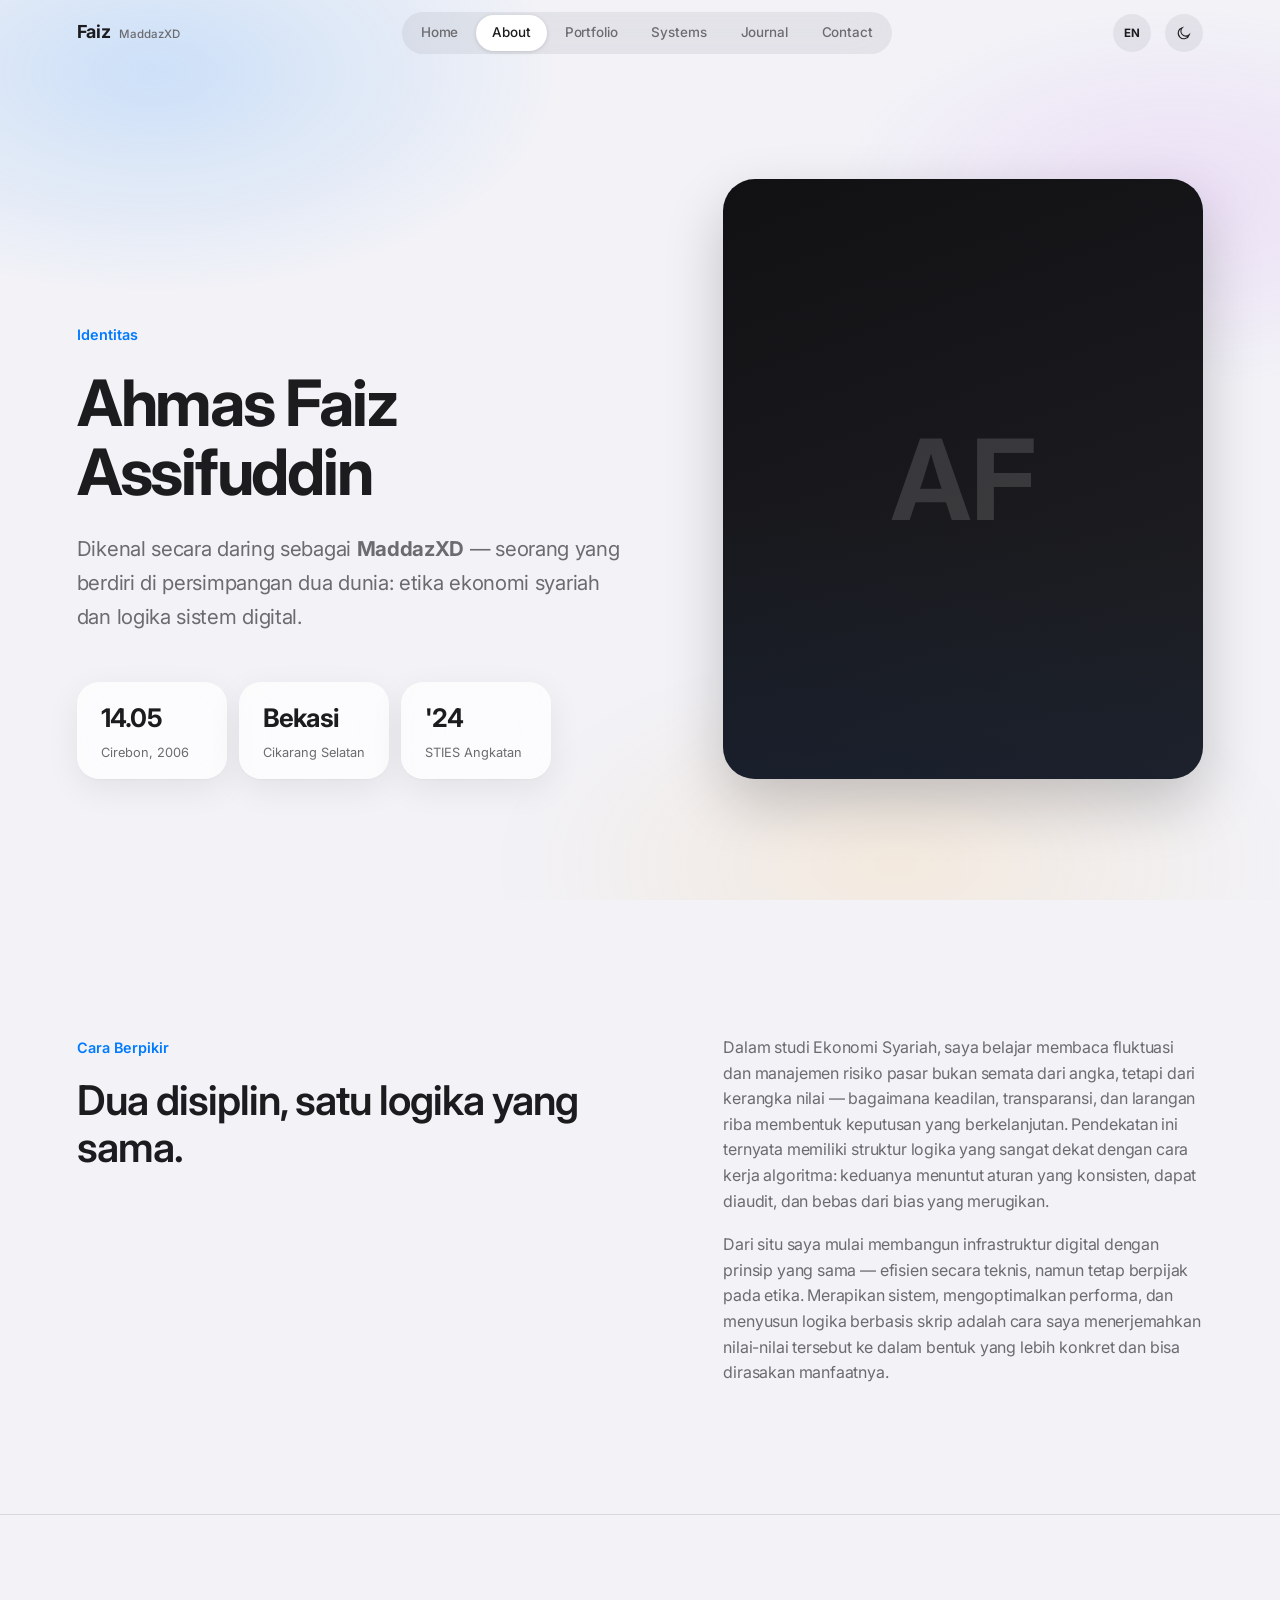
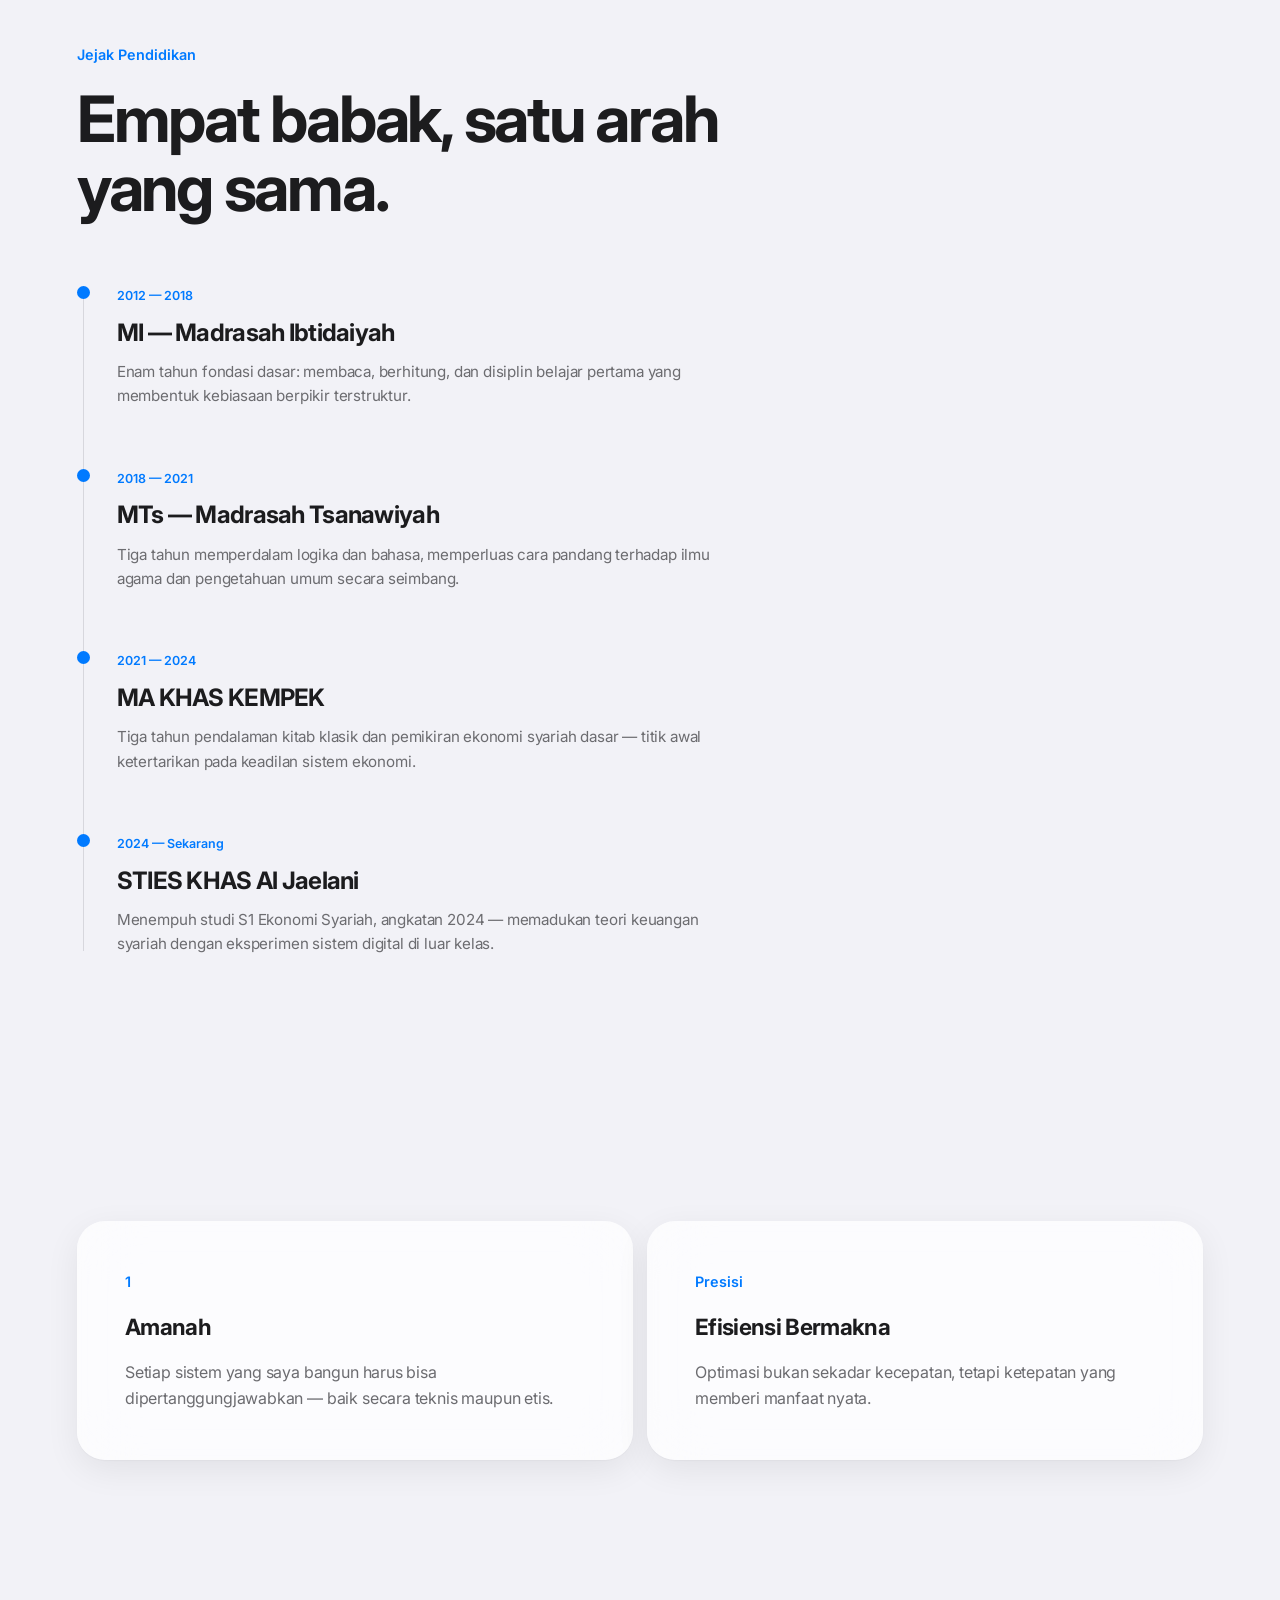
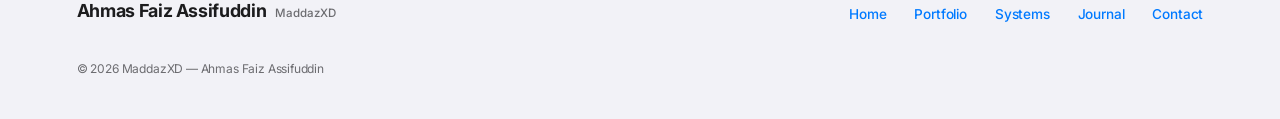
==== commit 567c8d93: "Add files via upload" ====
--- a/about.html
+++ b/about.html
@@ -2,7 +2,9 @@
 <html lang="id">
 <head>
 <meta charset="UTF-8">
-<meta name="viewport" content="width=device-width, initial-scale=1.0">
+<meta name="viewport" content="width=device-width, initial-scale=1.0, viewport-fit=cover">
+<meta name="apple-mobile-web-app-capable" content="yes">
+<meta name="apple-mobile-web-app-status-bar-style" content="default">
 <title>Faiz — Tentang Saya</title>
 <meta name="description" content="Ahmas Faiz Assifuddin (MaddazXD) — Mahasiswa Ekonomi Syariah, STIES KHAS Al Jaelani.">
 <link rel="preconnect" href="https://fonts.googleapis.com">
@@ -38,6 +40,7 @@
 }
 </script>
 <link rel="stylesheet" href="style.css">
+<link rel="stylesheet" href="ios.css">
 </head>
 <body>
 
@@ -228,5 +231,6 @@
 </footer>
 
 <script src="script.js"></script>
+<script src="ios.js"></script>
 </body>
 </html>
--- a/ios.css
+++ b/ios.css
@@ -0,0 +1,156 @@
+/* iOS design layer — dimuat setelah style.css. Konten & markup asli tidak diubah. */
+@view-transition{ navigation:auto; }
+:root{
+  --bg:#F2F2F7; --bg-raised:#fff; --ink:#1C1C1E; --ink-soft:#6C6C70; --line:rgba(60,60,67,.14);
+  --gold:#007AFF; --gold-soft:#5AA9FF; --navy-fixed:#111114;
+  --bg-rgb:242,242,247; --ink-rgb:28,28,30; --gold-rgb:0,122,255;
+  --fill:rgba(120,120,128,.12); --glass:rgba(255,255,255,.72);
+  --shadow:0 1px 2px rgba(0,0,0,.04),0 10px 34px rgba(0,0,0,.07);
+  --f-display:-apple-system,BlinkMacSystemFont,"SF Pro Display","Inter","Segoe UI",Roboto,sans-serif;
+  --f-body:-apple-system,BlinkMacSystemFont,"SF Pro Text","Inter","Segoe UI",Roboto,sans-serif;
+  --radius:24px; --ease:cubic-bezier(.32,.72,0,1); --ease-soft:cubic-bezier(.32,.72,0,1);
+}
+html.dark{
+  --bg:#000; --bg-raised:#1C1C1E; --ink:#F5F5F7; --ink-soft:#98989F; --line:rgba(84,84,88,.5);
+  --gold:#0A84FF; --gold-soft:#64A8FF; --bg-rgb:0,0,0; --ink-rgb:245,245,247; --gold-rgb:10,132,255;
+  --fill:rgba(120,120,128,.24); --glass:rgba(44,44,46,.62);
+  --shadow:0 1px 0 rgba(255,255,255,.05) inset,0 12px 34px rgba(0,0,0,.55);
+}
+html{ scroll-behavior:smooth; scrollbar-width:thin; scrollbar-color:rgba(120,120,128,.4) transparent; }
+body{ letter-spacing:-.011em; -webkit-tap-highlight-color:transparent; }
+::selection{ background:rgba(var(--gold-rgb),.3); color:var(--ink); }
+:focus-visible{ outline:3px solid rgba(var(--gold-rgb),.45); outline-offset:3px; border-radius:12px; }
+.grain,.cursor-dot,.cursor-ring{ display:none !important; }
+#bg-canvas{ opacity:0 !important; }
+body::before{ content:''; position:fixed; inset:0; z-index:0; pointer-events:none;
+  background:radial-gradient(45% 35% at 12% 8%,rgba(10,132,255,.16),transparent 70%),
+    radial-gradient(38% 30% at 92% 22%,rgba(191,90,242,.12),transparent 70%),
+    radial-gradient(45% 35% at 70% 96%,rgba(255,159,10,.10),transparent 70%); }
+.section-tight,.marquee,.site-footer{ background:transparent; }
+
+/* Tipografi — skala SF */
+.t-hero{ font-weight:700; letter-spacing:-.045em; line-height:1.05; }
+.t-h1{ font-weight:700; letter-spacing:-.035em; line-height:1.08; }
+.t-h2,.t-h3{ font-weight:600; letter-spacing:-.025em; }
+.t-lead{ font-weight:400; letter-spacing:-.015em; }
+.t-eyebrow,.b-tag{ text-transform:none !important; letter-spacing:0 !important; font-size:.9rem; font-weight:600; }
+.hero-name .t-hero i,.hero-alias strong,.proj-num,.b-glyph,.initials{ font-style:normal !important; font-weight:700; }
+
+/* Navigasi — kaca buram + segmented control */
+.site-nav{ padding-top:calc(12px + env(safe-area-inset-top,0px)); padding-bottom:12px; }
+.site-nav.is-scrolled,.site-nav.force-glass{ background:rgba(var(--bg-rgb),.72); -webkit-backdrop-filter:blur(30px) saturate(180%); backdrop-filter:blur(30px) saturate(180%); border-bottom-color:var(--line); padding-top:calc(10px + env(safe-area-inset-top,0px)); padding-bottom:10px; }
+.nav-brand{ font-family:var(--f-display); font-weight:700; letter-spacing:-.02em; }
+.nav-brand-sub{ text-transform:none; letter-spacing:0; font-size:.72rem; font-weight:500; }
+.nav-links{ gap:2px; padding:3px; background:var(--fill); border-radius:999px; -webkit-backdrop-filter:blur(20px); backdrop-filter:blur(20px); }
+.nav-links a{ padding:7px 16px; border-radius:999px; font-size:.84rem; letter-spacing:-.01em; transition:background .3s var(--ease),color .3s,box-shadow .3s; }
+.nav-links a::after{ display:none; }
+.nav-links a.is-active{ background:var(--bg-raised); color:var(--ink); box-shadow:0 1px 4px rgba(0,0,0,.14); }
+.icon-btn{ border:none; background:var(--fill); transform:none !important; transition:background .25s,scale .3s var(--ease); }
+.icon-btn:hover{ background:rgba(120,120,128,.22); }
+.icon-btn:active,.btn:active{ scale:.93; }
+
+/* Menu mobile — lembar kaca dengan baris ala Settings */
+.mobile-nav{ align-items:stretch; justify-content:flex-end; gap:8px; padding:96px 18px calc(28px + env(safe-area-inset-bottom,0px)); background:rgba(10,10,14,.55); -webkit-backdrop-filter:blur(40px) saturate(180%); backdrop-filter:blur(40px) saturate(180%); }
+.mobile-nav a{ display:flex; justify-content:space-between; align-items:center; font-family:var(--f-display); font-size:1.35rem; font-weight:600; letter-spacing:-.025em; padding:16px 20px; border-radius:20px; background:rgba(255,255,255,.1); }
+.mobile-nav a::after{ content:'\203A'; opacity:.45; font-weight:400; }
+.mobile-nav a:active{ background:rgba(255,255,255,.22); }
+
+/* Tombol */
+.btn{ font-size:.95rem; letter-spacing:-.01em; padding:14px 26px; border:none; transform:none !important; transition:scale .3s var(--ease),filter .25s,background .25s; }
+.btn-primary{ background:var(--gold); color:#fff; box-shadow:0 8px 22px rgba(var(--gold-rgb),.35); }
+.btn-primary::before{ display:none; }
+.btn-primary:hover{ color:#fff; filter:brightness(1.08); }
+.btn-ghost{ background:rgba(var(--gold-rgb),.12); color:var(--gold); }
+.btn-ghost:hover{ color:var(--gold); background:rgba(var(--gold-rgb),.18); }
+.btn:hover svg{ transform:translate(2px,-2px); }
+
+/* Animasi masuk lebih halus */
+.reveal{ transform:translateY(22px) scale(.985); transition:opacity .8s var(--ease),transform .8s var(--ease); }
+.reveal.is-visible{ transform:none; }
+
+/* Hero */
+.hero-eyebrow{ padding:7px 14px; background:var(--fill); border-radius:999px; gap:9px; -webkit-backdrop-filter:blur(20px); backdrop-filter:blur(20px); }
+.hero-type{ font-weight:400; }
+.hero-meta{ gap:12px; }
+.hero-meta div{ background:var(--glass); -webkit-backdrop-filter:blur(30px) saturate(180%); backdrop-filter:blur(30px) saturate(180%); border-radius:22px; padding:16px 24px; box-shadow:var(--shadow); text-align:left; min-width:150px; }
+.hero-meta .n{ font-weight:700; letter-spacing:-.03em; color:var(--ink); }
+.hero-meta .l{ text-transform:none; letter-spacing:0; font-size:.8rem; }
+.marquee{ border:none; }
+.marquee-track span{ font-style:normal; font-weight:600; letter-spacing:-.03em; color:rgba(var(--ink-rgb),.32); }
+.marquee-track span em{ font-style:normal; color:var(--gold); }
+
+/* Kartu */
+.duality-grid{ gap:14px; background:none; border:none; }
+.duality-col{ background:var(--glass); -webkit-backdrop-filter:blur(30px) saturate(180%); backdrop-filter:blur(30px) saturate(180%); border-radius:28px; box-shadow:var(--shadow); }
+.duality-col h3,.bento-item h3,.tl-title,.project-modal-body h3{ font-weight:700; letter-spacing:-.03em; }
+.tilt-inner{ transform:none; }
+.card{ border:none; border-radius:28px; box-shadow:var(--shadow); }
+.bento{ gap:14px; }
+.bento-item{ border:none; border-radius:28px; background:var(--bg-raised); box-shadow:var(--shadow); cursor:pointer; transition:transform .25s var(--ease),scale .35s var(--ease),box-shadow .35s; }
+.bento-item:active{ scale:.98; }
+.about-portrait{ border-radius:32px; box-shadow:0 24px 60px rgba(0,0,0,.2); }
+.divider{ height:.5px; }
+
+/* Daftar sistem — grouped list */
+.proj-list{ background:var(--bg-raised); border-radius:28px; box-shadow:var(--shadow); overflow:hidden; }
+.proj-row{ padding:clamp(24px,3.4vw,40px); gap:24px; border-top:.5px solid var(--line); transition:background .25s; }
+.proj-list .proj-row:first-child{ border-top:none; }
+.proj-list .proj-row:last-child{ border-bottom:none; }
+.proj-row:hover{ background:rgba(var(--ink-rgb),.025); }
+.proj-tags span{ border:none; background:rgba(var(--gold-rgb),.1); color:var(--gold); font-weight:500; letter-spacing:0; padding:6px 13px; }
+.tl-dot{ border-width:2px; }
+.tl-year{ font-weight:600; letter-spacing:0; }
+
+/* Galeri */
+.masonry{ column-gap:14px; }
+.masonry figure{ border-radius:22px; margin-bottom:14px; box-shadow:var(--shadow); }
+.masonry figure:hover img{ transform:scale(1.04); }
+.masonry figcaption{ background:linear-gradient(to top,rgba(0,0,0,.6),transparent); font-size:.85rem; }
+.lightbox{ background:rgba(0,0,0,.72); -webkit-backdrop-filter:blur(30px); backdrop-filter:blur(30px); }
+.lightbox img{ border-radius:22px; box-shadow:0 30px 80px rgba(0,0,0,.5); }
+.lightbox-close{ background:rgba(255,255,255,.16); padding:8px 16px; border-radius:999px; letter-spacing:0; font-size:.85rem; font-weight:600; }
+
+/* Modal proyek — bottom sheet di ponsel */
+.project-modal{ background:rgba(0,0,0,.35); -webkit-backdrop-filter:blur(8px); backdrop-filter:blur(8px); }
+.project-modal-card{ border:none; border-radius:32px; box-shadow:0 30px 80px rgba(0,0,0,.35); transform:translateY(40px) scale(.96); transition:transform .55s var(--ease); }
+.project-modal.is-open .project-modal-card{ transform:none; }
+.project-modal-close{ border:none; background:var(--fill); }
+.project-modal-close:hover{ transform:none; color:var(--ink); }
+@media (max-width:640px){
+  .project-modal{ align-items:flex-end; padding:0; }
+  .project-modal-card{ width:100%; max-height:88svh; border-radius:32px 32px 0 0; transform:translateY(100%); }
+  .project-modal-card::before{ content:''; position:absolute; top:8px; left:50%; width:38px; height:5px; margin-left:-19px; border-radius:99px; background:rgba(120,120,128,.4); z-index:3; }
+  .project-modal-body{ padding-top:44px; padding-bottom:calc(32px + env(safe-area-inset-bottom,0px)); }
+}
+
+/* Form — kolom isian iOS */
+.field{ margin-bottom:14px; }
+.field input,.field textarea{ background:var(--fill); border:none; border-radius:16px; padding:24px 16px 9px; font-size:1.02rem; transition:box-shadow .25s,background .25s; }
+.field input:focus,.field textarea:focus{ background:var(--bg-raised); box-shadow:0 0 0 4px rgba(var(--gold-rgb),.28); }
+.field label{ left:16px; top:17px; }
+.field.is-active label,.field.has-value label{ transform:translateY(-11px) scale(.78); }
+.field .bar{ display:none; }
+.field .err{ color:#FF3B30; padding-left:4px; }
+.contact-form .btn{ width:100%; justify-content:center; padding:16px; margin-top:8px; }
+.contact-split{ padding:12px; }
+.contact-left{ border-radius:32px; background:radial-gradient(120% 70% at 0% 0%,#1d3a6b,transparent 60%),linear-gradient(160deg,#17171b,#0b0b0e); }
+.social-links a{ border:none; background:rgba(255,255,255,.12); }
+.time-widget .clock{ font-weight:700; letter-spacing:-.03em; color:#fff; }
+.time-widget .tz{ text-transform:none; letter-spacing:0; }
+
+/* Toast, preloader, footer */
+.toast{ background:rgba(28,28,30,.78); -webkit-backdrop-filter:blur(30px) saturate(180%); backdrop-filter:blur(30px) saturate(180%); border-radius:22px; padding:14px 22px; box-shadow:0 12px 40px rgba(0,0,0,.25); }
+.preloader{ background:var(--bg); }
+.preloader-logo{ color:var(--ink); font-weight:700; letter-spacing:-.03em; }
+.preloader-tag,.preloader-pct{ color:var(--ink-soft); text-transform:none; letter-spacing:0; font-size:.8rem; }
+.preloader-bar{ height:4px; border-radius:99px; background:var(--fill); }
+.preloader-bar span{ background:var(--gold); border-radius:99px; }
+.site-footer{ border-top:none; }
+.footer-links a{ color:var(--gold); font-weight:500; }
+.footer-links a:hover{ color:var(--gold); opacity:.7; }
+
+@media (max-width:860px){
+  .hero{ padding-top:96px; }
+  .hero-meta div{ flex:1 1 140px; }
+  .hero-actions .btn{ flex:1 1 100%; justify-content:center; }
+}
